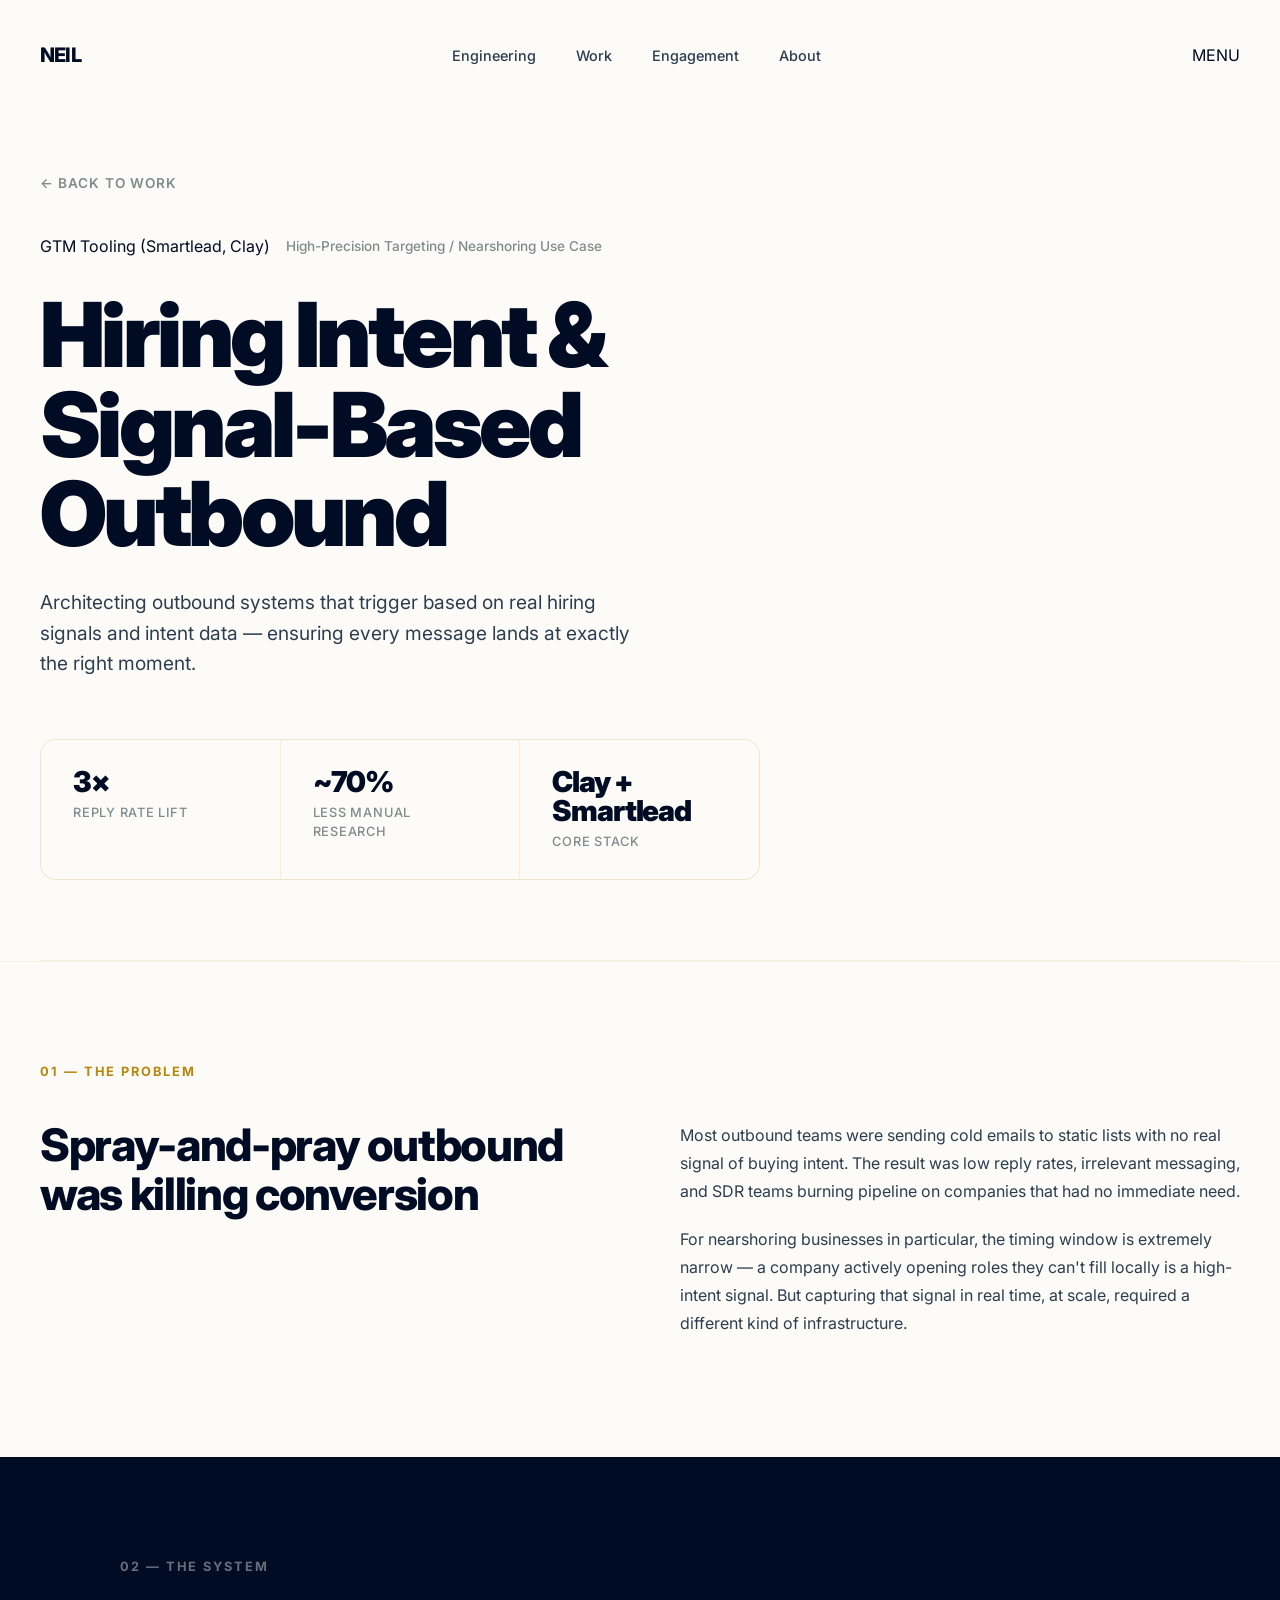
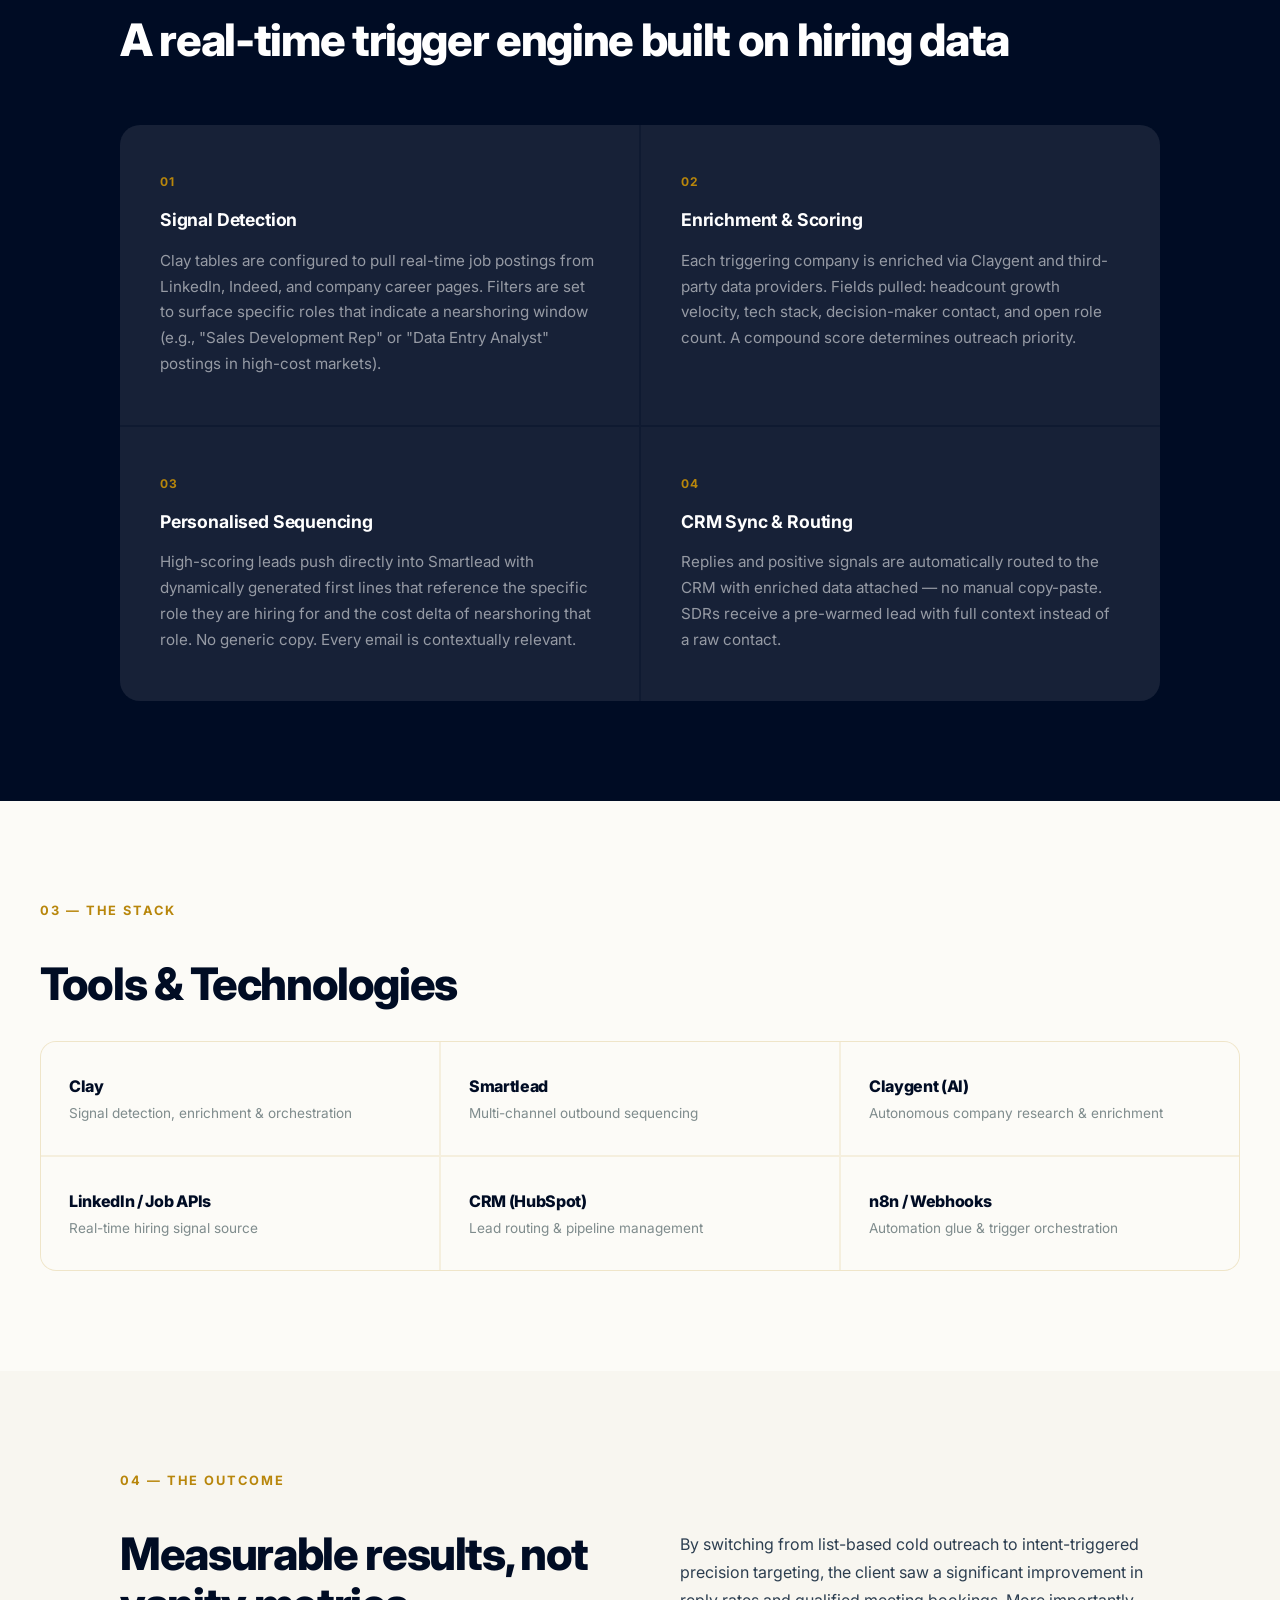
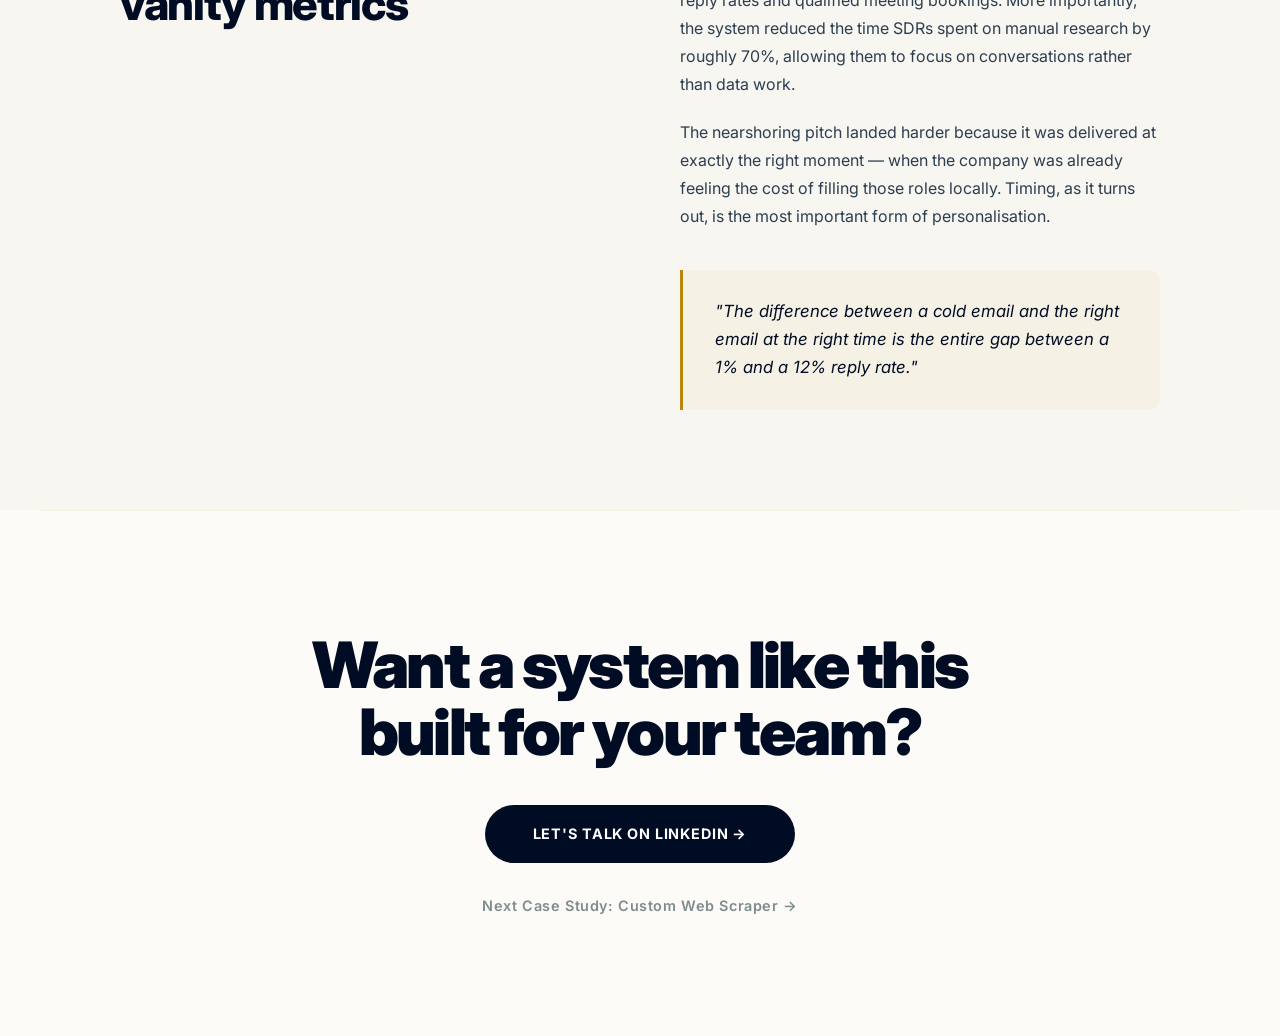
==== case-study-hiring-intent.html @ 289799f0 "Feature: Add dedicated case study deep-dive pages for both projects" ====
<!DOCTYPE html>
<html lang="en">
<head>
    <meta charset="UTF-8">
    <meta name="viewport" content="width=device-width, initial-scale=1.0">
    <title>Hiring Intent & Signal-Based Outbound | Neil Uko</title>
    <meta name="description" content="A deep-dive into how Neil Uko architected a signal-based outbound system triggering on hiring intent data to maximise lead relevance and revenue efficiency.">
    <link rel="preconnect" href="https://fonts.googleapis.com">
    <link rel="preconnect" href="https://fonts.gstatic.com" crossorigin>
    <link href="https://fonts.googleapis.com/css2?family=Inter:ital,opsz,wght@0,14..32,100..900;1,14..32,100..900&display=swap" rel="stylesheet">
    <link rel="stylesheet" href="style.css">
    <link rel="stylesheet" href="case-study.css">
</head>
<body>

    <!-- Navigation -->
    <nav class="nav container">
        <div class="nav-content">
            <a href="index.html" class="logo">NEIL</a>
            <ul class="nav-links">
                <li><a href="index.html#engineering">Engineering</a></li>
                <li><a href="index.html#work">Work</a></li>
                <li><a href="index.html#community">Engagement</a></li>
                <li><a href="index.html#about">About</a></li>
            </ul>
            <div class="mobile-menu-toggle" id="mobileMenuToggle">MENU</div>
        </div>
    </nav>

    <!-- Mobile Menu Overlay -->
    <div class="mobile-menu-overlay" id="mobileMenuOverlay">
        <div class="close-menu" id="closeMenu">CLOSE</div>
        <ul class="mobile-nav-links">
            <li><a href="index.html#engineering">Engineering</a></li>
            <li><a href="index.html#work">Work</a></li>
            <li><a href="index.html#community">Engagement</a></li>
            <li><a href="index.html#about">About Me</a></li>
            <li><a href="https://www.linkedin.com/in/iyiolaoluwa-neil-uko-20b450173" class="btn-cta-mobile" target="_blank">Let's Talk</a></li>
        </ul>
    </div>

    <main>
        <!-- Case Study Hero -->
        <section class="cs-hero container">
            <div class="cs-back-link">
                <a href="index.html#work">&larr; Back to Work</a>
            </div>
            <div class="cs-meta">
                <span class="tool-tag">GTM Tooling (Smartlead, Clay)</span>
                <span class="cs-type">High-Precision Targeting / Nearshoring Use Case</span>
            </div>
            <h1 class="cs-title">Hiring Intent &amp;<br>Signal-Based Outbound</h1>
            <p class="cs-subtitle">Architecting outbound systems that trigger based on real hiring signals and intent data — ensuring every message lands at exactly the right moment.</p>

            <div class="cs-stats-bar">
                <div class="cs-stat">
                    <span class="cs-stat-num">3×</span>
                    <span class="cs-stat-label">Reply Rate Lift</span>
                </div>
                <div class="cs-stat">
                    <span class="cs-stat-num">~70%</span>
                    <span class="cs-stat-label">Less Manual Research</span>
                </div>
                <div class="cs-stat">
                    <span class="cs-stat-num">Clay + Smartlead</span>
                    <span class="cs-stat-label">Core Stack</span>
                </div>
            </div>
        </section>

        <!-- Divider -->
        <div class="cs-divider"></div>

        <!-- The Problem -->
        <section class="cs-section container">
            <div class="cs-section-label">01 — The Problem</div>
            <div class="cs-two-col">
                <h2 class="cs-section-title">Spray-and-pray outbound was killing conversion</h2>
                <div class="cs-section-body">
                    <p>Most outbound teams were sending cold emails to static lists with no real signal of buying intent. The result was low reply rates, irrelevant messaging, and SDR teams burning pipeline on companies that had no immediate need.</p>
                    <p>For nearshoring businesses in particular, the timing window is extremely narrow — a company actively opening roles they can't fill locally is a high-intent signal. But capturing that signal in real time, at scale, required a different kind of infrastructure.</p>
                </div>
            </div>
        </section>

        <!-- The System -->
        <section class="cs-section cs-section--dark">
            <div class="container">
                <div class="cs-section-label cs-section-label--light">02 — The System</div>
                <h2 class="cs-section-title cs-section-title--light">A real-time trigger engine built on hiring data</h2>
                <div class="cs-system-grid">
                    <div class="cs-system-card">
                        <div class="cs-system-num">01</div>
                        <h3>Signal Detection</h3>
                        <p>Clay tables are configured to pull real-time job postings from LinkedIn, Indeed, and company career pages. Filters are set to surface specific roles that indicate a nearshoring window (e.g., "Sales Development Rep" or "Data Entry Analyst" postings in high-cost markets).</p>
                    </div>
                    <div class="cs-system-card">
                        <div class="cs-system-num">02</div>
                        <h3>Enrichment & Scoring</h3>
                        <p>Each triggering company is enriched via Claygent and third-party data providers. Fields pulled: headcount growth velocity, tech stack, decision-maker contact, and open role count. A compound score determines outreach priority.</p>
                    </div>
                    <div class="cs-system-card">
                        <div class="cs-system-num">03</div>
                        <h3>Personalised Sequencing</h3>
                        <p>High-scoring leads push directly into Smartlead with dynamically generated first lines that reference the specific role they are hiring for and the cost delta of nearshoring that role. No generic copy. Every email is contextually relevant.</p>
                    </div>
                    <div class="cs-system-card">
                        <div class="cs-system-num">04</div>
                        <h3>CRM Sync & Routing</h3>
                        <p>Replies and positive signals are automatically routed to the CRM with enriched data attached — no manual copy-paste. SDRs receive a pre-warmed lead with full context instead of a raw contact.</p>
                    </div>
                </div>
            </div>
        </section>

        <!-- The Stack -->
        <section class="cs-section container">
            <div class="cs-section-label">03 — The Stack</div>
            <h2 class="cs-section-title">Tools & Technologies</h2>
            <div class="cs-stack-grid">
                <div class="cs-stack-item">
                    <span class="cs-stack-name">Clay</span>
                    <span class="cs-stack-role">Signal detection, enrichment & orchestration</span>
                </div>
                <div class="cs-stack-item">
                    <span class="cs-stack-name">Smartlead</span>
                    <span class="cs-stack-role">Multi-channel outbound sequencing</span>
                </div>
                <div class="cs-stack-item">
                    <span class="cs-stack-name">Claygent (AI)</span>
                    <span class="cs-stack-role">Autonomous company research & enrichment</span>
                </div>
                <div class="cs-stack-item">
                    <span class="cs-stack-name">LinkedIn / Job APIs</span>
                    <span class="cs-stack-role">Real-time hiring signal source</span>
                </div>
                <div class="cs-stack-item">
                    <span class="cs-stack-name">CRM (HubSpot)</span>
                    <span class="cs-stack-role">Lead routing & pipeline management</span>
                </div>
                <div class="cs-stack-item">
                    <span class="cs-stack-name">n8n / Webhooks</span>
                    <span class="cs-stack-role">Automation glue & trigger orchestration</span>
                </div>
            </div>
        </section>

        <!-- The Outcome -->
        <section class="cs-section cs-section--cream">
            <div class="container">
                <div class="cs-section-label">04 — The Outcome</div>
                <div class="cs-two-col">
                    <h2 class="cs-section-title">Measurable results, not vanity metrics</h2>
                    <div class="cs-section-body">
                        <p>By switching from list-based cold outreach to intent-triggered precision targeting, the client saw a significant improvement in reply rates and qualified meeting bookings. More importantly, the system reduced the time SDRs spent on manual research by roughly 70%, allowing them to focus on conversations rather than data work.</p>
                        <p>The nearshoring pitch landed harder because it was delivered at exactly the right moment — when the company was already feeling the cost of filling those roles locally. Timing, as it turns out, is the most important form of personalisation.</p>
                        <blockquote class="cs-quote">
                            "The difference between a cold email and the right email at the right time is the entire gap between a 1% and a 12% reply rate."
                        </blockquote>
                    </div>
                </div>
            </div>
        </section>

        <!-- CTA -->
        <section class="cs-cta container">
            <h2>Want a system like this<br>built for your team?</h2>
            <a href="https://www.linkedin.com/in/iyiolaoluwa-neil-uko-20b450173" class="cs-cta-btn" target="_blank">Let's Talk on LinkedIn &rarr;</a>
            <a href="case-study-web-scraper.html" class="cs-next-link">Next Case Study: Custom Web Scraper &rarr;</a>
        </section>
    </main>

    <script src="script.js"></script>
</body>
</html>
---- style.css ----
:root {
    /* Color Palette - Royal GTM Minimal Style */
    --bg-main: #fcfbf7;
    --bg-sec: #f8f6f0;
    --accent: #000c24;
    --accent-blue: #1b3b6f;
    --accent-gold: #b8860b;
    --text-primary: #000c24;
    --text-secondary: #2c3e50;
    --text-muted: #7f8c8d;
    --border: rgba(184, 134, 11, 0.1);
    
    /* Typography */
    --font-heading: 'Inter', sans-serif;
    --font-body: 'Inter', sans-serif;
    
    --transition: all 0.6s cubic-bezier(0.19, 1, 0.22, 1);
}

* {
    margin: 0;
    padding: 0;
    box-sizing: border-box;
}

html {
    scroll-behavior: smooth;
    background: var(--bg-main);
    color: var(--text-primary);
    font-family: var(--font-body);
}

body {
    overflow-x: hidden;
    line-height: 1.5;
    width: 100%;
    max-width: 100%;
}

.container {
    max-width: 1200px;
    margin: 0 auto;
    padding: 0 80px;
}

/* --- Navigation --- */
.nav {
    padding: 40px 0;
    position: sticky;
    top: 0;
    z-index: 1000;
    transition: var(--transition);
}

.nav-content {
    display: flex;
    justify-content: space-between;
    align-items: center;
}

.logo {
    font-size: 1.25rem;
    font-weight: 800;
    text-decoration: none;
    color: var(--text-primary);
    letter-spacing: -0.04em;
}

.logo span {
    color: var(--text-muted);
}

.nav-links {
    display: flex;
    list-style: none;
    gap: 40px;
}

.nav-links a {
    text-decoration: none;
    color: var(--text-secondary);
    font-size: 0.9rem;
    font-weight: 500;
    transition: var(--transition);
}

.nav-links a:hover {
    color: var(--text-primary);
}

/* --- Mobile Menu Overlay --- */
.mobile-menu-overlay {
    display: none;
    position: fixed;
    inset: 0;
    background: var(--accent);
    z-index: 2000;
    flex-direction: column;
    align-items: center;
    justify-content: center;
    gap: 40px;
    opacity: 0;
    transform: translateY(-20px);
    transition: opacity 0.4s ease, transform 0.4s ease;
}

.mobile-menu-overlay.active {
    display: flex;
    opacity: 1;
    transform: translateY(0);
}

.close-menu {
    position: absolute;
    top: 30px;
    right: 24px;
    font-size: 0.85rem;
    font-weight: 700;
    letter-spacing: 0.1em;
    color: rgba(255,255,255,0.6);
    cursor: pointer;
    transition: color 0.2s ease;
}

.close-menu:hover {
    color: #fff;
}

.mobile-nav-links {
    list-style: none;
    display: flex;
    flex-direction: column;
    align-items: center;
    gap: 32px;
    padding: 0;
}

.mobile-nav-links a {
    text-decoration: none;
    font-size: 2rem;
    font-weight: 800;
    letter-spacing: -0.03em;
    color: #fff;
    transition: color 0.2s ease;
}

.mobile-nav-links a:hover {
    color: var(--accent-gold);
}

.btn-cta-mobile {
    display: inline-block;
    margin-top: 20px;
    padding: 14px 36px;
    background: var(--accent-gold);
    color: #fff !important;
    border-radius: 100px;
    font-size: 1rem !important;
    font-weight: 700;
    letter-spacing: 0.04em;
}

/* --- Hero --- */
.hero {
    padding: 80px 0 100px;
}

.hero-header {
    display: flex;
    justify-content: space-between;
    align-items: flex-end;
    margin-bottom: 60px;
}

.editorial-headline {
    font-size: clamp(3rem, 8vw, 6rem);
    line-height: 0.95;
    font-weight: 900;
    letter-spacing: -0.06em;
}

.editorial-headline span {
    color: var(--text-muted);
}

.hero-image {
    width: 280px;
    aspect-ratio: 3/4;
    overflow: hidden;
    border-radius: 10px;
    background: var(--border);
}

.hero-image img {
    width: 100%;
    height: 100%;
    object-fit: cover;
    transition: var(--transition);
}

.hero-image:hover img {
    filter: none;
}

.hero-intro {
    margin-top: 60px;
}

.intro-text {
    font-size: 1.75rem;
    max-width: 800px;
    color: var(--text-primary);
    line-height: 1.3;
    font-weight: 500;
}

/* --- Specialized Sections --- */
.section-label {
    font-size: 1.5rem;
    font-weight: 800;
    text-transform: uppercase;
    letter-spacing: 0.15em;
    color: var(--text-muted);
    margin-bottom: 50px;
}

.section-intro {
    font-size: 1.5rem;
    color: var(--text-secondary);
    margin-bottom: 50px;
    max-width: 900px;
}

/* --- Loom Grid --- */
.engineering-section {
    padding: 100px 0;
}

.loom-grid {
    display: grid;
    grid-template-columns: repeat(3, 1fr);
    gap: 30px;
}

.loom-card {
    background: #ffffff;
    padding: 24px;
    border-radius: 16px;
    border: 1px solid rgba(0, 0, 0, 0.08);
    text-decoration: none;
    color: inherit;
    display: block;
    transition: var(--transition);
}

.loom-thumbnail {
    position: relative;
    width: 100%;
    aspect-ratio: 16/9;
    border-radius: 15px;
    overflow: hidden;
    background: #f0f0f0;
    margin-bottom: 15px;
    box-shadow: 0 4px 15px rgba(0, 0, 0, 0.05);
}

.loom-thumbnail img {
    width: 100%;
    height: 100%;
    object-fit: cover;
    transition: var(--transition);
}

.thumbnail-placeholder {
    width: 100%;
    height: 100%;
    background: linear-gradient(135deg, #001A3D 0%, #000C24 100%);
}

.play-button {
    position: absolute;
    top: 50%;
    left: 50%;
    transform: translate(-50%, -50%);
    width: 60px;
    height: 60px;
    background: rgba(255, 255, 255, 0.9);
    border-radius: 50%;
    display: flex;
    align-items: center;
    justify-content: center;
    box-shadow: 0 4px 20px rgba(0, 0, 0, 0.2);
    transition: var(--transition);
    z-index: 2;
}

.play-button svg {
    width: 24px;
    height: 24px;
    color: var(--navy);
    margin-left: 4px; /* Optical centering */
}

.loom-card:hover .loom-thumbnail img {
    transform: scale(1.05);
}

.loom-card:hover .play-button {
    transform: translate(-50%, -50%) scale(1.1);
    background: #fff;
    box-shadow: 0 8px 30px rgba(0, 0, 0, 0.3);
}

.loom-card p {
    font-size: 1rem;
    font-weight: 500;
    color: var(--navy);
    opacity: 0.8;
}

.loom-card:hover p {
    opacity: 1;
    color: var(--gold);
}

/* --- Stats (Lead Gen) --- */
.stats-section {
    padding: 150px 0;
    text-align: center;
    background: #ffffff;
    border: 1px solid var(--border);
    border-radius: 40px;
}

.massive-stat {
    font-size: clamp(6rem, 15vw, 10rem);
    line-height: 0.9;
    margin-bottom: 10px;
    color: #000;
    letter-spacing: -0.05em;
}

.stats-hero p {
    font-size: 1.5rem;
    color: var(--accent-gold);
    margin-bottom: 60px;
    font-weight: 600;
}

.tool-grid {
    display: grid;
    grid-template-columns: repeat(4, 1fr);
    gap: 20px;
}

.tool-grid span {
    padding: 24px;
    background: #ffffff;
    color: #000;
    border: 1px solid rgba(0, 0, 0, 0.1);
    border-radius: 12px;
    font-weight: 700;
    font-size: 1.1rem;
    display: flex;
    align-items: center;
    justify-content: center;
    box-shadow: 0 2px 8px rgba(0, 0, 0, 0.02);
    transition: var(--transition);
}

/* --- Automation --- */
.automation-section {
    padding: 150px 0;
}

.automation-highlights {
    display: grid;
    grid-template-columns: repeat(4, 1fr);
    gap: 20px;
    margin-bottom: 60px;
}

.highlight-box {
    background: #ffffff;
    color: #000;
    padding: 40px 20px;
    border: 1px solid rgba(0, 0, 0, 0.1);
    border-radius: 16px;
    text-align: center;
    box-shadow: 0 4px 12px rgba(0, 0, 0, 0.02);
    transition: var(--transition);
}

.workflow-visuals {
    display: grid;
    grid-template-columns: 1fr 1fr;
    gap: 30px;
}

.workflow-image {
    aspect-ratio: 16/10;
    background: #f8f8f8;
    border: 1px solid var(--border);
    border-radius: 20px;
    padding: 50px;
    display: flex;
    align-items: center;
    justify-content: center;
}

.workflow-inner-desc h4 {
    font-size: 1.25rem;
    margin-bottom: 15px;
}

.workflow-inner-desc p {
    color: var(--text-secondary);
    font-size: 0.95rem;
}

/* --- Linear Work --- */
.work-section {
    padding: 150px 0;
}

.linear-projects {
    display: flex;
    flex-direction: column;
}

.project-header {
    padding: 80px 0;
    border-top: 1px solid var(--border);
    display: grid;
    grid-template-columns: 1fr 1fr;
    gap: 40px;
    transition: var(--transition);
}

.project-header:hover {
    opacity: 0.85;
}

/* Project headline links */
.project-link {
    text-decoration: none;
    color: inherit;
    transition: color 0.2s ease;
}

.project-link:hover {
    color: var(--accent-gold);
}

/* 'View Case Study →' read-more link */
.cs-read-more {
    display: inline-block;
    margin-top: 20px;
    font-size: 0.85rem;
    font-weight: 700;
    letter-spacing: 0.08em;
    text-transform: uppercase;
    text-decoration: none;
    color: var(--accent-gold);
    border-bottom: 1px solid transparent;
    padding-bottom: 2px;
    transition: border-color 0.2s ease, color 0.2s ease;
}

.cs-read-more:hover {
    border-color: var(--accent-gold);
}

/* --- Community Engagement (NEW GALLERY STYLE) --- */
.community-engagement-section {
    padding: 150px 0;
    border-top: 1px solid var(--border);
}

.community-grid-new {
    display: grid;
    grid-template-columns: 1fr 1fr;
    gap: 80px;
    align-items: flex-start;
}

.community-gallery {
    display: grid;
    grid-template-columns: 1fr 1fr;
    grid-auto-rows: 250px;
    gap: 15px;
}

.gallery-large {
    grid-row: span 2;
}

.community-gallery div img {
    width: 100%;
    height: 100%;
    object-fit: cover;
    border-radius: 15px;
    box-shadow: 0 4px 15px rgba(0, 0, 0, 0.05);
    transition: var(--transition);
}

.community-gallery div:hover img {
    transform: scale(1.02);
    box-shadow: 0 10px 30px rgba(0, 0, 0, 0.1);
}

.community-list-content {
    padding-top: 20px;
}

.active-intro {
    font-size: 1.5rem;
    line-height: 1.4;
    margin-bottom: 40px;
    font-weight: 500;
}

.engagements {
    list-style: none;
    display: flex;
    flex-direction: column;
    gap: 20px;
    margin-bottom: 60px;
}

.engagements li {
    font-size: 1.2rem;
    color: var(--text-secondary);
    display: flex;
    gap: 15px;
}

.engagements li span {
    color: var(--accent-gold);
    font-weight: 900;
}

.quote-box {
    padding-left: 25px;
    border-left: 3px solid var(--accent-gold);
}

.quote-box p {
    font-style: italic;
    color: var(--text-muted);
    font-size: 1.1rem;
}

/* --- About Expanded --- */
.about-section-expanded {
    padding: 150px 0;
    border-top: 1px solid var(--border);
}

.about-flex {
    display: grid;
    grid-template-columns: 1.3fr 0.7fr;
    gap: 60px;
    align-items: center;
}

.about-text-content h2 {
    font-size: clamp(2.5rem, 6vw, 4.5rem);
    line-height: 1;
    margin-bottom: 40px;
}

.about-text-content p {
    font-size: 1.4rem;
    color: var(--text-secondary);
    line-height: 1.4;
    margin-bottom: 30px;
}

.about-portrait-secondary img {
    width: 100%;
    height: 100%;
    object-fit: cover;
    border-radius: 20px;
    box-shadow: 0 10px 40px rgba(0, 0, 0, 0.05);
}

/* --- Final CTA (MATCHING SCREENSHOT) --- */
.final-cta {
    padding: 150px 0;
    text-align: center;
}

.cta-inner {
    max-width: 900px;
    margin: 0 auto;
}

.final-cta h2 {
    font-size: clamp(2.5rem, 5vw, 4rem);
    line-height: 1.1;
    margin-bottom: 50px;
    letter-spacing: -0.04em;
    color: #111;
}

.blue-text {
    color: var(--accent-gold);
}

.btn-cta {
    display: inline-block;
    background: var(--accent-gold);
    color: white;
    padding: 20px 60px;
    font-size: 1.25rem;
    font-weight: 700;
    text-decoration: none;
    border-radius: 12px;
    transition: var(--transition);
    box-shadow: 0 10px 40px rgba(184, 134, 11, 0.2);
}

.btn-cta:hover {
    transform: scale(1.05);
    box-shadow: 0 15px 50px rgba(184, 134, 11, 0.3);
}

.footer-new {
    padding-bottom: 60px;
}

.footer-bottom-new {
    border-top: 1px solid var(--border);
    padding-top: 40px;
    display: flex;
    justify-content: space-between;
    color: var(--text-muted);
}

.socials {
    display: flex;
    gap: 30px;
}

.socials a {
    color: var(--text-secondary);
    text-decoration: none;
}

/* --- Animations --- */
.reveal-up {
    opacity: 0;
    transform: translateY(40px);
    transition: opacity 1s cubic-bezier(0.19, 1, 0.22, 1), transform 1s cubic-bezier(0.19, 1, 0.22, 1);
}

.reveal-up.active {
    opacity: 1;
    transform: translateY(0);
}

/* --- Mobile Responsiveness --- */
@media (max-width: 1024px) {
    .community-grid-new, .about-flex, .loom-grid, .automation-highlights, .workflow-visuals, .project-header {
        grid-template-columns: 1fr;
    }
    
    .tool-grid {
        grid-template-columns: repeat(2, 1fr);
    }
}

@media (max-width: 768px) {
    .container {
        padding: 0 24px !important; /* Mandatory 24px Safety Gutter */
        box-sizing: border-box;
        width: 100%;
        max-width: 100%;
    }

    .nav {
        padding: 15px 0;
        position: sticky;
        top: 0;
        background: rgba(252, 251, 247, 0.9);
        backdrop-filter: blur(10px);
        border-bottom: 1px solid rgba(0, 12, 36, 0.08); /* Crisp divider */
        z-index: 1000;
        width: 100%;
        max-width: 100%;
    }

    .nav-content {
        justify-content: space-between;
        align-items: center;
        padding: 0 24px; /* Aligned with content gutter */
    }

    .nav-links {
        display: none;
    }

    .mobile-menu-toggle {
        display: block;
        cursor: pointer;
        font-size: 0.8rem;
        font-weight: 700;
        letter-spacing: 0.1em;
    }

    .hero {
        padding: 30px 0 50px; /* 50% spacing reduction */
    }

    .hero-header {
        flex-direction: column;
        align-items: center;
        text-align: center;
        gap: 25px;
        width: 100%;
    }

    .editorial-headline {
        font-size: clamp(1.6rem, 8vw, 2.2rem); 
        line-height: 1.1;
        letter-spacing: -0.04em;
        overflow-wrap: break-word;
        word-wrap: break-word;
        max-width: 100%; /* Floating within 24px margins */
        text-wrap: balance;
    }

    .hero-image {
        width: 100%;
        max-width: 320px;
        height: auto;
        aspect-ratio: 3/4; /* User preference: Portrait */
        order: -1;
        overflow: hidden;
    }

    .hero-image img {
        object-fit: cover;
        object-position: top; /* Prevents awkward head-cropping */
    }

    .workflow-image {
        padding: 30px 15px; /* Reduced side padding to prevent overflow */
        height: auto;
        aspect-ratio: auto;
        text-align: center;
        width: 100%;
        max-width: 100%;
        box-sizing: border-box;
    }

    .hero-intro {
        margin-top: 25px;
        text-align: center;
    }

    .intro-text {
        font-size: 1.1rem;
        line-height: 1.25; /* Tight as requested */
        overflow-wrap: break-word;
        max-width: 100%; /* Spans full Gutter */
        text-wrap: balance; /* Premium line breaks */
        margin: 0 auto;
    }

    .section-label {
        font-size: 1.1rem; /* 18px as requested */
        font-weight: 800; /* Bold/Black */
        letter-spacing: 0.15em; /* Expansive modern look */
        text-transform: uppercase;
        color: var(--accent); /* High contrast primary dark */
        margin-top: 60px; /* Signaling a new chapter */
        margin-bottom: 24px;
        text-align: center;
    }

    .section-intro {
        font-size: 1rem;
        margin-bottom: 30px;
        text-align: center;
        overflow-wrap: break-word;
        line-height: 1.6;
        max-width: 90%; /* Long-form description policy */
        margin: 0 auto;
    }

    .loom-grid, .automation-highlights, .workflow-visuals {
        grid-template-columns: 1fr;
        gap: 20px;
        width: 100%;
        max-width: 100%;
    }

    .highlight-box h3, .workflow-inner-desc h3 {
        font-size: 1.3rem; 
        line-height: 1.2;
        margin-bottom: 15px;
        overflow-wrap: break-word;
        word-wrap: break-word;
        max-width: 100%;
    }

    .highlight-box p, .workflow-inner-desc p {
        font-size: 0.95rem;
        overflow-wrap: break-word;
        line-height: 1.6;
        max-width: 90%; /* Long-form description policy */
        margin: 0 auto;
    }

    .massive-stat {
        font-size: 2.2rem;
    }

    .stats-hero p {
        font-size: 0.85rem;
        text-align: center;
        line-height: 1.6;
    }

    .tool-grid {
        grid-template-columns: 1fr 1fr;
        gap: 10px;
    }

    .tool-grid span {
        padding: 15px 8px; /* Extra horizontal padding for air */
        font-size: 0.8rem;
        line-height: 1.2; /* Tight as requested */
    }

    .tool-tag {
        display: inline-block;
        padding: 5px 8px; /* Consistent 8px padding */
        margin-bottom: 12px;
    }

    .work-section {
        padding: 60px 0 40px; /* 50% Spacing reduction */
    }

    .project-header {
        padding: 40px 0; /* Consistent top spacing for all case studies */
        text-align: center;
        border-top: 1px solid var(--border);
    }

    .index {
        display: none; /* Remove stray numerical indexing */
    }

    .project-title h2 {
        font-size: clamp(1.2rem, 6vw, 1.5rem); 
        overflow-wrap: break-word;
        max-width: 100%;
    }

    .project-details p {
        line-height: 1.6;
        max-width: 90%; /* Long-form description policy */
        margin: 0 auto 10px;
    }

    .community-engagement-section {
        padding: 50px 0; /* Compressed air */
    }

    .engagements li {
        padding-left: 15px; /* Indented bullets for safety */
        justify-content: flex-start;
        text-align: left;
    }

    .about-flex {
        flex-direction: column;
        text-align: center;
        gap: 30px;
    }

    .about-text-content p {
        line-height: 1.6;
        max-width: 90%; /* Long-form description policy */
        margin: 0 auto 20px;
    }

    .final-cta {
        padding: 50px 0;
        text-align: center;
        width: 100%;
        max-width: 100%;
    }

    .cta-inner h2 {
        font-size: 1.4rem;
        max-width: 100%;
    }

    .footer-bottom-new {
        flex-direction: column;
        gap: 25px;
        text-align: center;
    }

    .socials {
        display: flex;
        flex-direction: row; /* Horizontal row */
        justify-content: center;
        gap: 20px; /* Precise 20px gap */
    }
}
---- case-study.css ----
/* ============================================
   CASE STUDY PAGE STYLES
   Royal GTM — Editorial Deep-Dive Layout
   ============================================ */

/* --- Case Study Hero --- */
.cs-hero {
    padding: 60px 0 80px;
    border-bottom: 1px solid var(--border);
}

.cs-back-link {
    margin-bottom: 40px;
}

.cs-back-link a {
    font-size: 0.85rem;
    font-weight: 600;
    letter-spacing: 0.08em;
    text-decoration: none;
    color: var(--text-muted);
    text-transform: uppercase;
    transition: color 0.2s ease;
}

.cs-back-link a:hover {
    color: var(--accent-gold);
}

.cs-meta {
    display: flex;
    align-items: center;
    gap: 16px;
    margin-bottom: 32px;
    flex-wrap: wrap;
}

.cs-type {
    font-size: 0.85rem;
    color: var(--text-muted);
    font-weight: 500;
}

.cs-title {
    font-size: clamp(3rem, 7vw, 6rem);
    font-weight: 900;
    letter-spacing: -0.04em;
    line-height: 1.0;
    color: var(--text-primary);
    margin-bottom: 28px;
    max-width: 820px;
}

.cs-subtitle {
    font-size: 1.2rem;
    line-height: 1.6;
    color: var(--text-secondary);
    max-width: 620px;
    margin-bottom: 60px;
}

/* --- Stats Bar --- */
.cs-stats-bar {
    display: grid;
    grid-template-columns: repeat(3, 1fr);
    gap: 1px;
    background: var(--border);
    border: 1px solid var(--border);
    border-radius: 16px;
    overflow: hidden;
    max-width: 720px;
}

.cs-stat {
    display: flex;
    flex-direction: column;
    gap: 6px;
    padding: 28px 32px;
    background: var(--bg-main);
}

.cs-stat-num {
    font-size: 1.8rem;
    font-weight: 900;
    letter-spacing: -0.04em;
    color: var(--text-primary);
    line-height: 1;
}

.cs-stat-label {
    font-size: 0.8rem;
    font-weight: 500;
    color: var(--text-muted);
    text-transform: uppercase;
    letter-spacing: 0.06em;
}

/* --- Divider --- */
.cs-divider {
    height: 1px;
    background: var(--border);
    margin: 0;
}

/* --- Sections --- */
.cs-section {
    padding: 100px 0;
}

.cs-section--dark {
    background: var(--accent);
}

.cs-section--cream {
    background: var(--bg-sec);
}

.cs-section-label {
    font-size: 0.8rem;
    font-weight: 700;
    letter-spacing: 0.15em;
    text-transform: uppercase;
    color: var(--accent-gold);
    margin-bottom: 40px;
}

.cs-section-label--light {
    color: rgba(255,255,255,0.4);
}

.cs-section-title {
    font-size: clamp(1.8rem, 4vw, 2.8rem);
    font-weight: 800;
    letter-spacing: -0.03em;
    line-height: 1.1;
    color: var(--text-primary);
    margin-bottom: 32px;
}

.cs-section-title--light {
    color: #fff;
    margin-bottom: 60px;
}

/* --- Two-column layout --- */
.cs-two-col {
    display: grid;
    grid-template-columns: 1fr 1fr;
    gap: 80px;
    align-items: flex-start;
}

.cs-section-body p {
    font-size: 1rem;
    line-height: 1.75;
    color: var(--text-secondary);
    margin-bottom: 20px;
}

/* --- System Grid --- */
.cs-system-grid {
    display: grid;
    grid-template-columns: 1fr 1fr;
    gap: 2px;
    background: rgba(255,255,255,0.06);
    border-radius: 20px;
    overflow: hidden;
}

.cs-system-card {
    padding: 48px 40px;
    background: rgba(255,255,255,0.03);
    transition: background 0.3s ease;
}

.cs-system-card:hover {
    background: rgba(255,255,255,0.07);
}

.cs-system-num {
    font-size: 0.75rem;
    font-weight: 700;
    letter-spacing: 0.12em;
    color: var(--accent-gold);
    margin-bottom: 16px;
}

.cs-system-card h3 {
    font-size: 1.1rem;
    font-weight: 700;
    color: #fff;
    margin-bottom: 14px;
    letter-spacing: -0.01em;
}

.cs-system-card p {
    font-size: 0.95rem;
    line-height: 1.7;
    color: rgba(255,255,255,0.55);
}

/* --- Stack Grid --- */
.cs-stack-grid {
    display: grid;
    grid-template-columns: repeat(3, 1fr);
    gap: 2px;
    background: var(--border);
    border: 1px solid var(--border);
    border-radius: 16px;
    overflow: hidden;
}

.cs-stack-item {
    display: flex;
    flex-direction: column;
    gap: 6px;
    padding: 32px 28px;
    background: var(--bg-main);
    transition: background 0.2s ease;
}

.cs-stack-item:hover {
    background: var(--bg-sec);
}

.cs-stack-name {
    font-size: 1rem;
    font-weight: 800;
    color: var(--text-primary);
    letter-spacing: -0.02em;
}

.cs-stack-role {
    font-size: 0.85rem;
    color: var(--text-muted);
    line-height: 1.4;
}

/* --- Quote --- */
.cs-quote {
    margin-top: 40px;
    padding: 28px 32px;
    border-left: 3px solid var(--accent-gold);
    font-size: 1.05rem;
    font-style: italic;
    line-height: 1.65;
    color: var(--text-primary);
    background: rgba(184,134,11,0.05);
    border-radius: 0 12px 12px 0;
}

/* --- CTA Section --- */
.cs-cta {
    padding: 120px 0;
    text-align: center;
    border-top: 1px solid var(--border);
}

.cs-cta h2 {
    font-size: clamp(2rem, 5vw, 4rem);
    font-weight: 900;
    letter-spacing: -0.04em;
    line-height: 1.05;
    color: var(--text-primary);
    margin-bottom: 40px;
}

.cs-cta-btn {
    display: inline-block;
    padding: 18px 48px;
    background: var(--accent);
    color: #fff;
    text-decoration: none;
    font-size: 0.9rem;
    font-weight: 700;
    letter-spacing: 0.06em;
    text-transform: uppercase;
    border-radius: 100px;
    transition: background 0.3s ease, transform 0.2s ease;
    margin-bottom: 32px;
}

.cs-cta-btn:hover {
    background: var(--accent-gold);
    transform: translateY(-2px);
}

.cs-next-link {
    display: block;
    font-size: 0.9rem;
    font-weight: 600;
    color: var(--text-muted);
    text-decoration: none;
    transition: color 0.2s ease;
    letter-spacing: 0.04em;
}

.cs-next-link:hover {
    color: var(--accent-gold);
}

/* ============================================
   MOBILE RESPONSIVENESS
   ============================================ */
@media (max-width: 768px) {
    .cs-hero {
        padding: 40px 0 60px;
    }

    .cs-title {
        font-size: clamp(2.2rem, 10vw, 3.5rem);
    }

    .cs-subtitle {
        font-size: 1rem;
        margin-bottom: 40px;
    }

    .cs-stats-bar {
        grid-template-columns: 1fr;
        max-width: 100%;
    }

    .cs-stat {
        padding: 20px 24px;
        border-bottom: 1px solid var(--border);
    }

    .cs-section {
        padding: 60px 0;
    }

    .cs-two-col {
        grid-template-columns: 1fr;
        gap: 32px;
    }

    .cs-system-grid {
        grid-template-columns: 1fr;
    }

    .cs-stack-grid {
        grid-template-columns: 1fr 1fr;
    }

    .cs-cta {
        padding: 80px 0;
    }

    .cs-cta h2 {
        font-size: clamp(1.8rem, 8vw, 2.4rem);
    }

    .cs-section-title {
        font-size: clamp(1.5rem, 6vw, 2rem);
    }
}
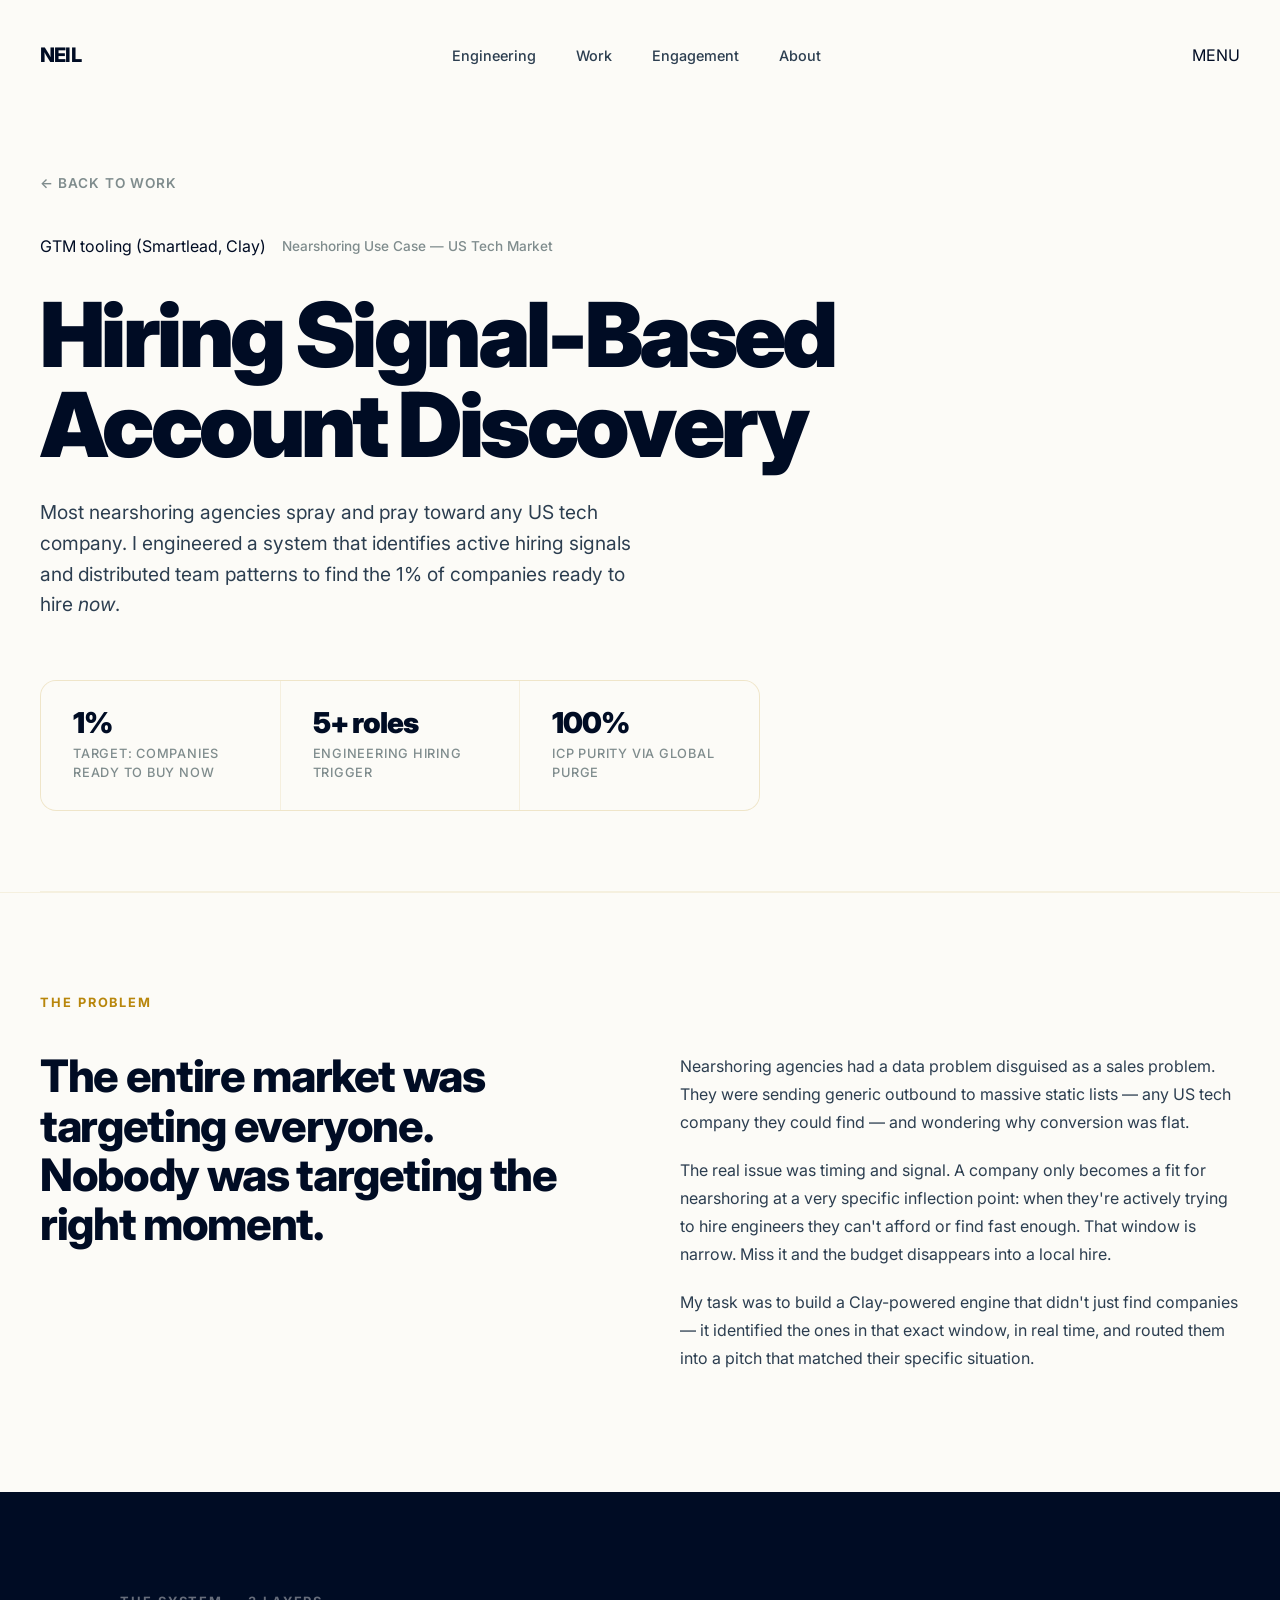
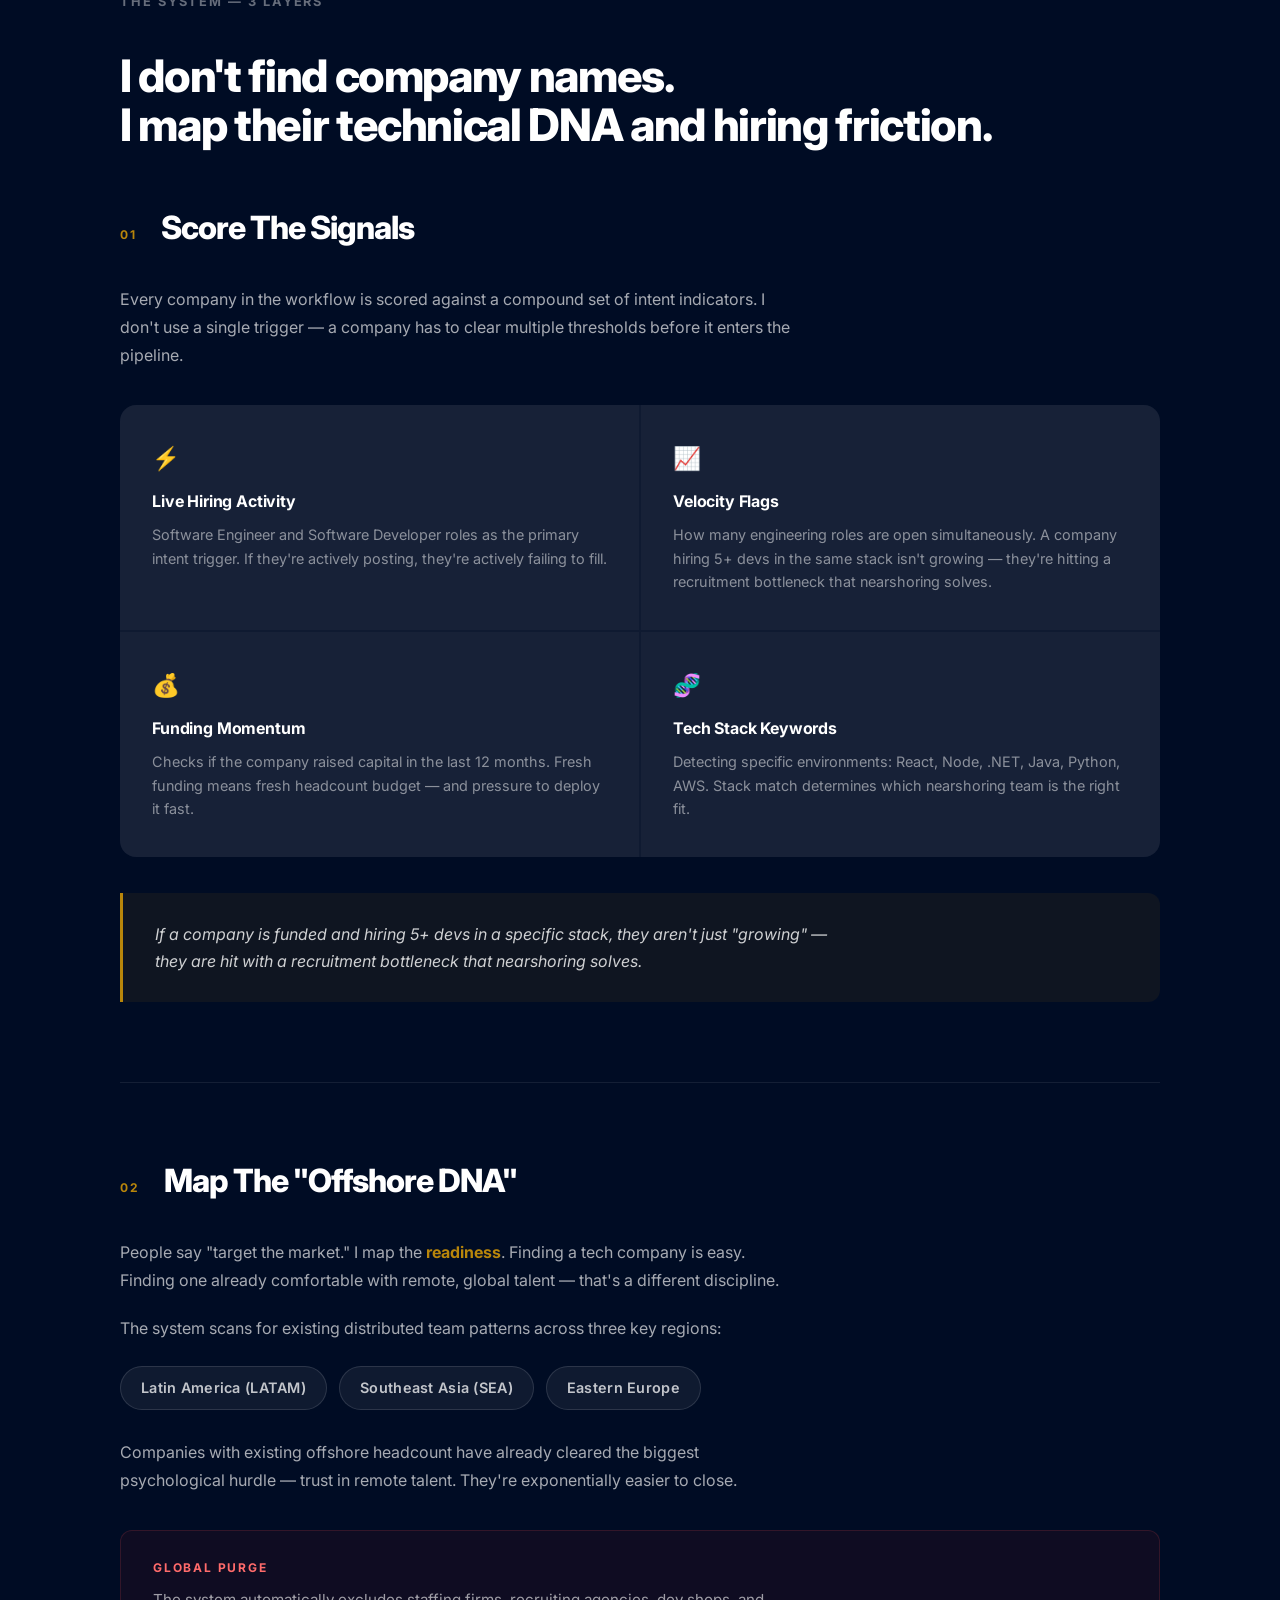
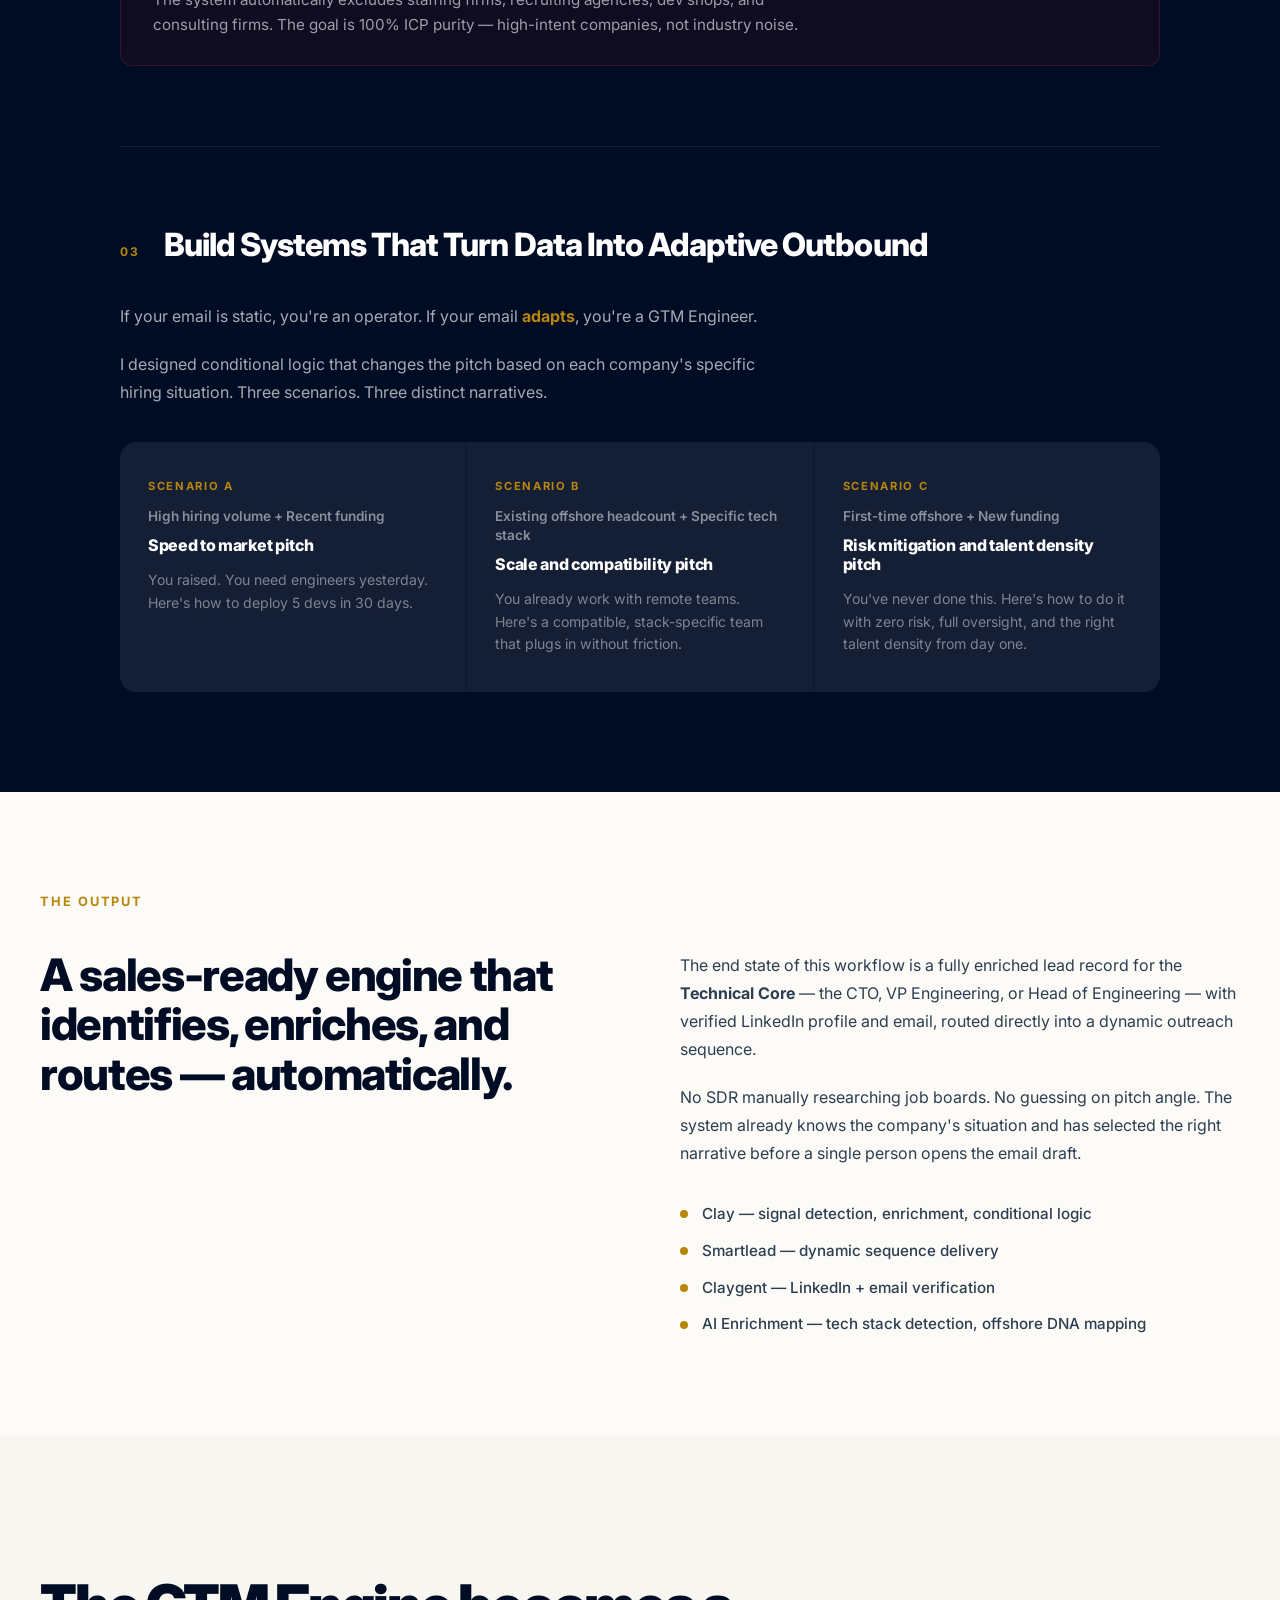
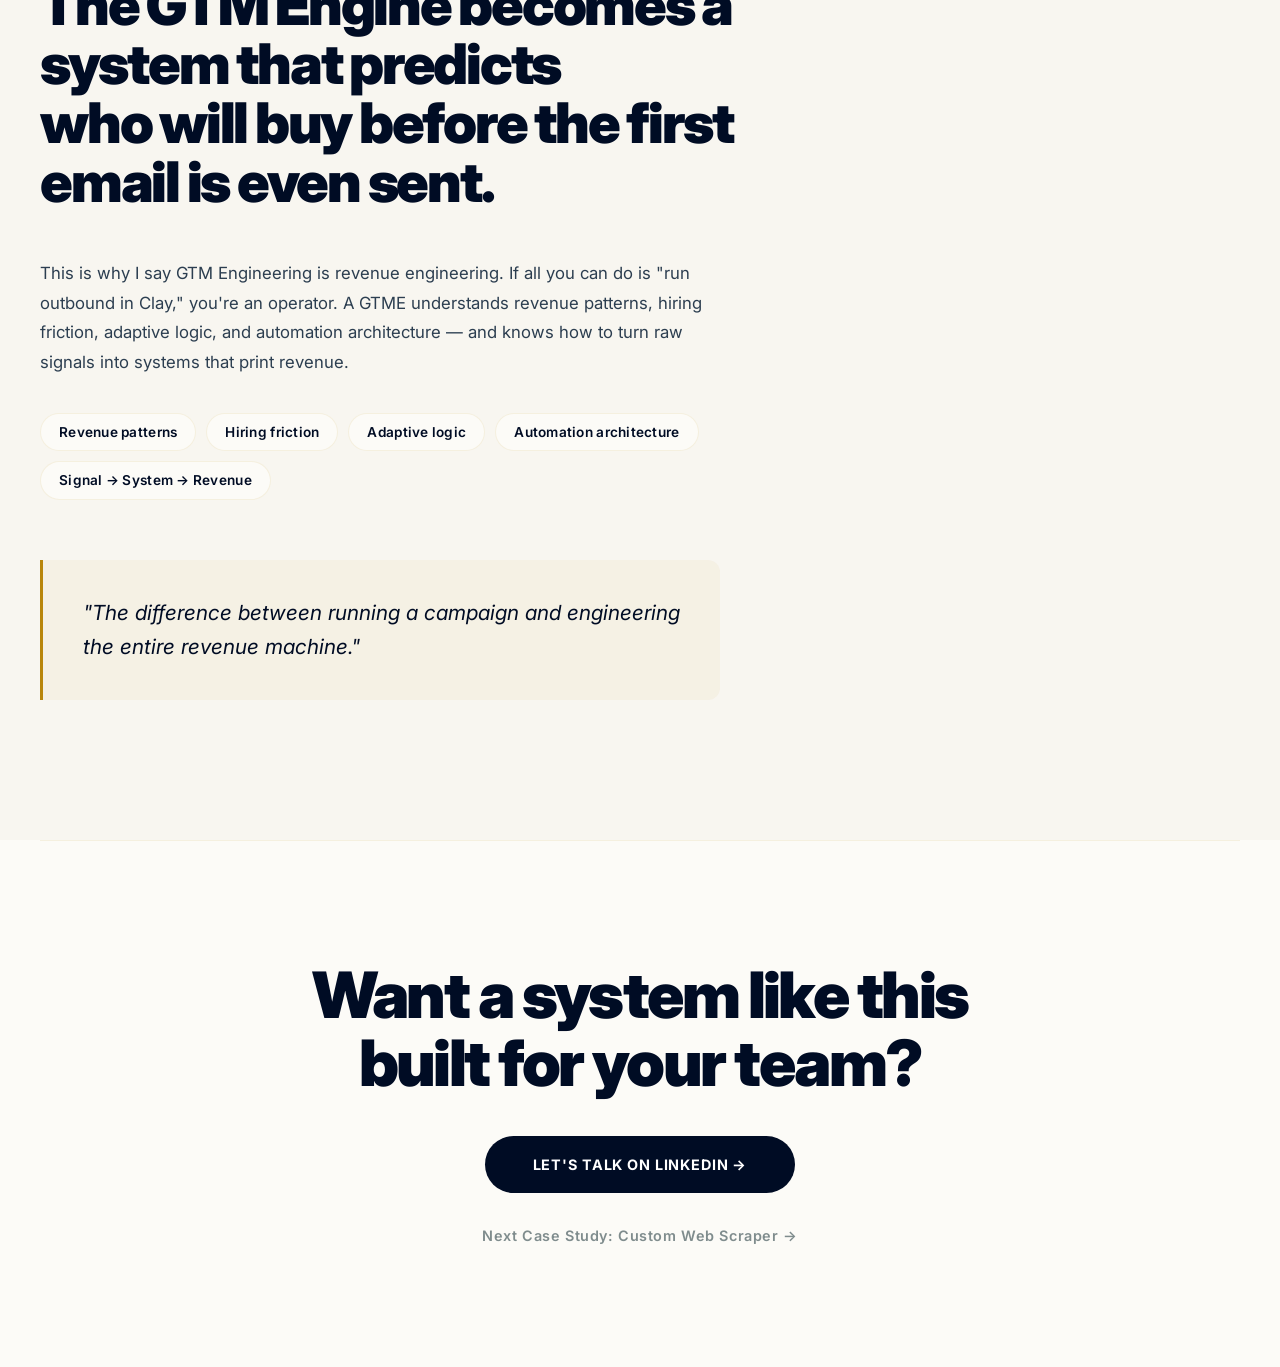
==== commit aa1a3a67: "Content: Rewrite Hiring Intent case study with real Neil content and system breakdown" ====
--- a/case-study-hiring-intent.html
+++ b/case-study-hiring-intent.html
@@ -3,8 +3,8 @@
 <head>
     <meta charset="UTF-8">
     <meta name="viewport" content="width=device-width, initial-scale=1.0">
-    <title>Hiring Intent & Signal-Based Outbound | Neil Uko</title>
-    <meta name="description" content="A deep-dive into how Neil Uko architected a signal-based outbound system triggering on hiring intent data to maximise lead relevance and revenue efficiency.">
+    <title>Hiring Signal-Based Account Discovery | Neil Uko</title>
+    <meta name="description" content="How Neil Uko built a Clay workflow for a nearshoring company to identify US tech companies actively hiring — and turn hiring signals into a precision outbound engine.">
     <link rel="preconnect" href="https://fonts.googleapis.com">
     <link rel="preconnect" href="https://fonts.gstatic.com" crossorigin>
     <link href="https://fonts.googleapis.com/css2?family=Inter:ital,opsz,wght@0,14..32,100..900;1,14..32,100..900&display=swap" rel="stylesheet">
@@ -46,24 +46,24 @@
                 <a href="index.html#work">&larr; Back to Work</a>
             </div>
             <div class="cs-meta">
-                <span class="tool-tag">GTM Tooling (Smartlead, Clay)</span>
-                <span class="cs-type">High-Precision Targeting / Nearshoring Use Case</span>
-            </div>
-            <h1 class="cs-title">Hiring Intent &amp;<br>Signal-Based Outbound</h1>
-            <p class="cs-subtitle">Architecting outbound systems that trigger based on real hiring signals and intent data — ensuring every message lands at exactly the right moment.</p>
+                <span class="tool-tag">GTM tooling (Smartlead, Clay)</span>
+                <span class="cs-type">Nearshoring Use Case — US Tech Market</span>
+            </div>
+            <h1 class="cs-title">Hiring Signal-Based<br>Account Discovery</h1>
+            <p class="cs-subtitle">Most nearshoring agencies spray and pray toward any US tech company. I engineered a system that identifies active hiring signals and distributed team patterns to find the 1% of companies ready to hire <em>now</em>.</p>
 
             <div class="cs-stats-bar">
                 <div class="cs-stat">
-                    <span class="cs-stat-num">3×</span>
-                    <span class="cs-stat-label">Reply Rate Lift</span>
+                    <span class="cs-stat-num">1%</span>
+                    <span class="cs-stat-label">Target: Companies Ready to Buy Now</span>
                 </div>
                 <div class="cs-stat">
-                    <span class="cs-stat-num">~70%</span>
-                    <span class="cs-stat-label">Less Manual Research</span>
+                    <span class="cs-stat-num">5+ roles</span>
+                    <span class="cs-stat-label">Engineering Hiring Trigger</span>
                 </div>
                 <div class="cs-stat">
-                    <span class="cs-stat-num">Clay + Smartlead</span>
-                    <span class="cs-stat-label">Core Stack</span>
+                    <span class="cs-stat-num">100%</span>
+                    <span class="cs-stat-label">ICP Purity via Global Purge</span>
                 </div>
             </div>
         </section>
@@ -73,92 +73,163 @@
 
         <!-- The Problem -->
         <section class="cs-section container">
-            <div class="cs-section-label">01 — The Problem</div>
+            <div class="cs-section-label">The Problem</div>
             <div class="cs-two-col">
-                <h2 class="cs-section-title">Spray-and-pray outbound was killing conversion</h2>
+                <h2 class="cs-section-title">The entire market was targeting everyone.<br>Nobody was targeting the right moment.</h2>
                 <div class="cs-section-body">
-                    <p>Most outbound teams were sending cold emails to static lists with no real signal of buying intent. The result was low reply rates, irrelevant messaging, and SDR teams burning pipeline on companies that had no immediate need.</p>
-                    <p>For nearshoring businesses in particular, the timing window is extremely narrow — a company actively opening roles they can't fill locally is a high-intent signal. But capturing that signal in real time, at scale, required a different kind of infrastructure.</p>
-                </div>
-            </div>
-        </section>
-
-        <!-- The System -->
+                    <p>Nearshoring agencies had a data problem disguised as a sales problem. They were sending generic outbound to massive static lists — any US tech company they could find — and wondering why conversion was flat.</p>
+                    <p>The real issue was timing and signal. A company only becomes a fit for nearshoring at a very specific inflection point: when they're actively trying to hire engineers they can't afford or find fast enough. That window is narrow. Miss it and the budget disappears into a local hire.</p>
+                    <p>My task was to build a Clay-powered engine that didn't just find companies — it identified the ones in that exact window, in real time, and routed them into a pitch that matched their specific situation.</p>
+                </div>
+            </div>
+        </section>
+
+        <!-- System: Dark Section -->
         <section class="cs-section cs-section--dark">
             <div class="container">
-                <div class="cs-section-label cs-section-label--light">02 — The System</div>
-                <h2 class="cs-section-title cs-section-title--light">A real-time trigger engine built on hiring data</h2>
-                <div class="cs-system-grid">
-                    <div class="cs-system-card">
-                        <div class="cs-system-num">01</div>
-                        <h3>Signal Detection</h3>
-                        <p>Clay tables are configured to pull real-time job postings from LinkedIn, Indeed, and company career pages. Filters are set to surface specific roles that indicate a nearshoring window (e.g., "Sales Development Rep" or "Data Entry Analyst" postings in high-cost markets).</p>
-                    </div>
-                    <div class="cs-system-card">
-                        <div class="cs-system-num">02</div>
-                        <h3>Enrichment & Scoring</h3>
-                        <p>Each triggering company is enriched via Claygent and third-party data providers. Fields pulled: headcount growth velocity, tech stack, decision-maker contact, and open role count. A compound score determines outreach priority.</p>
-                    </div>
-                    <div class="cs-system-card">
-                        <div class="cs-system-num">03</div>
-                        <h3>Personalised Sequencing</h3>
-                        <p>High-scoring leads push directly into Smartlead with dynamically generated first lines that reference the specific role they are hiring for and the cost delta of nearshoring that role. No generic copy. Every email is contextually relevant.</p>
-                    </div>
-                    <div class="cs-system-card">
-                        <div class="cs-system-num">04</div>
-                        <h3>CRM Sync & Routing</h3>
-                        <p>Replies and positive signals are automatically routed to the CRM with enriched data attached — no manual copy-paste. SDRs receive a pre-warmed lead with full context instead of a raw contact.</p>
-                    </div>
-                </div>
-            </div>
-        </section>
-
-        <!-- The Stack -->
+                <div class="cs-section-label cs-section-label--light">The System — 3 Layers</div>
+                <h2 class="cs-section-title cs-section-title--light">I don't find company names.<br>I map their technical DNA and hiring friction.</h2>
+
+                <!-- Step 1 -->
+                <div class="cs-step">
+                    <div class="cs-step-header">
+                        <span class="cs-step-num">01</span>
+                        <h3 class="cs-step-title">Score The Signals</h3>
+                    </div>
+                    <div class="cs-step-body">
+                        <p>Every company in the workflow is scored against a compound set of intent indicators. I don't use a single trigger — a company has to clear multiple thresholds before it enters the pipeline.</p>
+                        <div class="cs-signal-grid">
+                            <div class="cs-signal-card">
+                                <span class="cs-signal-icon">⚡</span>
+                                <strong>Live Hiring Activity</strong>
+                                <p>Software Engineer and Software Developer roles as the primary intent trigger. If they're actively posting, they're actively failing to fill.</p>
+                            </div>
+                            <div class="cs-signal-card">
+                                <span class="cs-signal-icon">📈</span>
+                                <strong>Velocity Flags</strong>
+                                <p>How many engineering roles are open simultaneously. A company hiring 5+ devs in the same stack isn't growing — they're hitting a recruitment bottleneck that nearshoring solves.</p>
+                            </div>
+                            <div class="cs-signal-card">
+                                <span class="cs-signal-icon">💰</span>
+                                <strong>Funding Momentum</strong>
+                                <p>Checks if the company raised capital in the last 12 months. Fresh funding means fresh headcount budget — and pressure to deploy it fast.</p>
+                            </div>
+                            <div class="cs-signal-card">
+                                <span class="cs-signal-icon">🧬</span>
+                                <strong>Tech Stack Keywords</strong>
+                                <p>Detecting specific environments: React, Node, .NET, Java, Python, AWS. Stack match determines which nearshoring team is the right fit.</p>
+                            </div>
+                        </div>
+                        <div class="cs-insight-box">
+                            <p>If a company is funded <em>and</em> hiring 5+ devs in a specific stack, they aren't just "growing" — they are hit with a recruitment bottleneck that nearshoring solves.</p>
+                        </div>
+                    </div>
+                </div>
+
+                <!-- Step 2 -->
+                <div class="cs-step">
+                    <div class="cs-step-header">
+                        <span class="cs-step-num">02</span>
+                        <h3 class="cs-step-title">Map The "Offshore DNA"</h3>
+                    </div>
+                    <div class="cs-step-body">
+                        <p>People say "target the market." I map the <strong style="color: var(--accent-gold)">readiness</strong>. Finding a tech company is easy. Finding one already comfortable with remote, global talent — that's a different discipline.</p>
+                        <p>The system scans for existing distributed team patterns across three key regions:</p>
+                        <div class="cs-region-list">
+                            <div class="cs-region-item">Latin America (LATAM)</div>
+                            <div class="cs-region-item">Southeast Asia (SEA)</div>
+                            <div class="cs-region-item">Eastern Europe</div>
+                        </div>
+                        <p style="margin-top: 28px;">Companies with existing offshore headcount have already cleared the biggest psychological hurdle — trust in remote talent. They're exponentially easier to close.</p>
+                        <div class="cs-purge-box">
+                            <div class="cs-purge-label">Global Purge</div>
+                            <p>The system automatically excludes staffing firms, recruiting agencies, dev shops, and consulting firms. The goal is 100% ICP purity — high-intent companies, not industry noise.</p>
+                        </div>
+                    </div>
+                </div>
+
+                <!-- Step 3 -->
+                <div class="cs-step">
+                    <div class="cs-step-header">
+                        <span class="cs-step-num">03</span>
+                        <h3 class="cs-step-title">Build Systems That Turn Data Into Adaptive Outbound</h3>
+                    </div>
+                    <div class="cs-step-body">
+                        <p>If your email is static, you're an operator. If your email <strong style="color: var(--accent-gold)">adapts</strong>, you're a GTM Engineer.</p>
+                        <p>I designed conditional logic that changes the pitch based on each company's specific hiring situation. Three scenarios. Three distinct narratives.</p>
+                        <div class="cs-scenario-grid">
+                            <div class="cs-scenario">
+                                <div class="cs-scenario-label">Scenario A</div>
+                                <div class="cs-scenario-condition">High hiring volume + Recent funding</div>
+                                <div class="cs-scenario-pitch">Speed to market pitch</div>
+                                <p>You raised. You need engineers yesterday. Here's how to deploy 5 devs in 30 days.</p>
+                            </div>
+                            <div class="cs-scenario">
+                                <div class="cs-scenario-label">Scenario B</div>
+                                <div class="cs-scenario-condition">Existing offshore headcount + Specific tech stack</div>
+                                <div class="cs-scenario-pitch">Scale and compatibility pitch</div>
+                                <p>You already work with remote teams. Here's a compatible, stack-specific team that plugs in without friction.</p>
+                            </div>
+                            <div class="cs-scenario">
+                                <div class="cs-scenario-label">Scenario C</div>
+                                <div class="cs-scenario-condition">First-time offshore + New funding</div>
+                                <div class="cs-scenario-pitch">Risk mitigation and talent density pitch</div>
+                                <p>You've never done this. Here's how to do it with zero risk, full oversight, and the right talent density from day one.</p>
+                            </div>
+                        </div>
+                    </div>
+                </div>
+
+            </div>
+        </section>
+
+        <!-- Output Section -->
         <section class="cs-section container">
-            <div class="cs-section-label">03 — The Stack</div>
-            <h2 class="cs-section-title">Tools & Technologies</h2>
-            <div class="cs-stack-grid">
-                <div class="cs-stack-item">
-                    <span class="cs-stack-name">Clay</span>
-                    <span class="cs-stack-role">Signal detection, enrichment & orchestration</span>
-                </div>
-                <div class="cs-stack-item">
-                    <span class="cs-stack-name">Smartlead</span>
-                    <span class="cs-stack-role">Multi-channel outbound sequencing</span>
-                </div>
-                <div class="cs-stack-item">
-                    <span class="cs-stack-name">Claygent (AI)</span>
-                    <span class="cs-stack-role">Autonomous company research & enrichment</span>
-                </div>
-                <div class="cs-stack-item">
-                    <span class="cs-stack-name">LinkedIn / Job APIs</span>
-                    <span class="cs-stack-role">Real-time hiring signal source</span>
-                </div>
-                <div class="cs-stack-item">
-                    <span class="cs-stack-name">CRM (HubSpot)</span>
-                    <span class="cs-stack-role">Lead routing & pipeline management</span>
-                </div>
-                <div class="cs-stack-item">
-                    <span class="cs-stack-name">n8n / Webhooks</span>
-                    <span class="cs-stack-role">Automation glue & trigger orchestration</span>
-                </div>
-            </div>
-        </section>
-
-        <!-- The Outcome -->
+            <div class="cs-section-label">The Output</div>
+            <div class="cs-two-col">
+                <h2 class="cs-section-title">A sales-ready engine that identifies, enriches, and routes — automatically.</h2>
+                <div class="cs-section-body">
+                    <p>The end state of this workflow is a fully enriched lead record for the <strong>Technical Core</strong> — the CTO, VP Engineering, or Head of Engineering — with verified LinkedIn profile and email, routed directly into a dynamic outreach sequence.</p>
+                    <p>No SDR manually researching job boards. No guessing on pitch angle. The system already knows the company's situation and has selected the right narrative before a single person opens the email draft.</p>
+                    <div class="cs-output-stack">
+                        <div class="cs-output-item">
+                            <span class="cs-output-dot"></span>
+                            Clay — signal detection, enrichment, conditional logic
+                        </div>
+                        <div class="cs-output-item">
+                            <span class="cs-output-dot"></span>
+                            Smartlead — dynamic sequence delivery
+                        </div>
+                        <div class="cs-output-item">
+                            <span class="cs-output-dot"></span>
+                            Claygent — LinkedIn + email verification
+                        </div>
+                        <div class="cs-output-item">
+                            <span class="cs-output-dot"></span>
+                            AI Enrichment — tech stack detection, offshore DNA mapping
+                        </div>
+                    </div>
+                </div>
+            </div>
+        </section>
+
+        <!-- Closing Statement -->
         <section class="cs-section cs-section--cream">
-            <div class="container">
-                <div class="cs-section-label">04 — The Outcome</div>
-                <div class="cs-two-col">
-                    <h2 class="cs-section-title">Measurable results, not vanity metrics</h2>
-                    <div class="cs-section-body">
-                        <p>By switching from list-based cold outreach to intent-triggered precision targeting, the client saw a significant improvement in reply rates and qualified meeting bookings. More importantly, the system reduced the time SDRs spent on manual research by roughly 70%, allowing them to focus on conversations rather than data work.</p>
-                        <p>The nearshoring pitch landed harder because it was delivered at exactly the right moment — when the company was already feeling the cost of filling those roles locally. Timing, as it turns out, is the most important form of personalisation.</p>
-                        <blockquote class="cs-quote">
-                            "The difference between a cold email and the right email at the right time is the entire gap between a 1% and a 12% reply rate."
-                        </blockquote>
-                    </div>
-                </div>
+            <div class="container cs-closing">
+                <h2 class="cs-closing-headline">The GTM Engine becomes a system that predicts<br>who will buy before the first email is even sent.</h2>
+                <div class="cs-closing-body">
+                    <p>This is why I say GTM Engineering is revenue engineering. If all you can do is "run outbound in Clay," you're an operator. A GTME understands revenue patterns, hiring friction, adaptive logic, and automation architecture — and knows how to turn raw signals into systems that print revenue.</p>
+                    <div class="cs-capability-list">
+                        <span>Revenue patterns</span>
+                        <span>Hiring friction</span>
+                        <span>Adaptive logic</span>
+                        <span>Automation architecture</span>
+                        <span>Signal → System → Revenue</span>
+                    </div>
+                </div>
+                <blockquote class="cs-quote cs-quote--large">
+                    "The difference between running a campaign and engineering the entire revenue machine."
+                </blockquote>
             </div>
         </section>
 
--- a/case-study.css
+++ b/case-study.css
@@ -354,4 +354,301 @@
     .cs-section-title {
         font-size: clamp(1.5rem, 6vw, 2rem);
     }
-}
+
+    .cs-signal-grid {
+        grid-template-columns: 1fr;
+    }
+
+    .cs-scenario-grid {
+        grid-template-columns: 1fr;
+    }
+
+    .cs-closing-headline {
+        font-size: clamp(1.8rem, 7vw, 2.4rem);
+    }
+
+    .cs-capability-list {
+        flex-direction: column;
+        align-items: flex-start;
+        gap: 10px;
+    }
+}
+
+/* ============================================
+   STEP BLOCKS (for hiring intent page)
+   ============================================ */
+.cs-step {
+    margin-bottom: 80px;
+    padding-bottom: 80px;
+    border-bottom: 1px solid rgba(255,255,255,0.08);
+}
+
+.cs-step:last-child {
+    border-bottom: none;
+    margin-bottom: 0;
+    padding-bottom: 0;
+}
+
+.cs-step-header {
+    display: flex;
+    align-items: baseline;
+    gap: 24px;
+    margin-bottom: 40px;
+}
+
+.cs-step-num {
+    font-size: 0.75rem;
+    font-weight: 700;
+    letter-spacing: 0.15em;
+    color: var(--accent-gold);
+    flex-shrink: 0;
+}
+
+.cs-step-title {
+    font-size: clamp(1.4rem, 3vw, 2rem);
+    font-weight: 800;
+    letter-spacing: -0.03em;
+    color: #fff;
+    line-height: 1.1;
+}
+
+.cs-step-body p {
+    font-size: 1rem;
+    line-height: 1.75;
+    color: rgba(255,255,255,0.65);
+    margin-bottom: 20px;
+    max-width: 680px;
+}
+
+/* Signal Cards Grid */
+.cs-signal-grid {
+    display: grid;
+    grid-template-columns: 1fr 1fr;
+    gap: 2px;
+    background: rgba(255,255,255,0.06);
+    border-radius: 16px;
+    overflow: hidden;
+    margin: 36px 0;
+}
+
+.cs-signal-card {
+    padding: 36px 32px;
+    background: rgba(255,255,255,0.03);
+    transition: background 0.25s ease;
+}
+
+.cs-signal-card:hover {
+    background: rgba(255,255,255,0.07);
+}
+
+.cs-signal-icon {
+    display: block;
+    font-size: 1.4rem;
+    margin-bottom: 14px;
+}
+
+.cs-signal-card strong {
+    display: block;
+    font-size: 1rem;
+    font-weight: 700;
+    color: #fff;
+    margin-bottom: 10px;
+    letter-spacing: -0.01em;
+}
+
+.cs-signal-card p {
+    font-size: 0.9rem;
+    line-height: 1.65;
+    color: rgba(255,255,255,0.5);
+    margin: 0;
+}
+
+/* Insight callout box */
+.cs-insight-box {
+    padding: 28px 32px;
+    border-left: 3px solid var(--accent-gold);
+    background: rgba(184,134,11,0.08);
+    border-radius: 0 12px 12px 0;
+}
+
+.cs-insight-box p {
+    font-size: 1rem;
+    font-style: italic;
+    color: rgba(255,255,255,0.8) !important;
+    margin: 0 !important;
+    line-height: 1.65;
+}
+
+/* Region List */
+.cs-region-list {
+    display: flex;
+    gap: 12px;
+    flex-wrap: wrap;
+    margin: 24px 0;
+}
+
+.cs-region-item {
+    padding: 10px 20px;
+    background: rgba(255,255,255,0.06);
+    border: 1px solid rgba(255,255,255,0.12);
+    border-radius: 100px;
+    font-size: 0.9rem;
+    font-weight: 600;
+    color: rgba(255,255,255,0.75);
+    letter-spacing: 0.02em;
+}
+
+/* Global Purge Box */
+.cs-purge-box {
+    margin-top: 36px;
+    padding: 28px 32px;
+    background: rgba(255,30,30,0.06);
+    border: 1px solid rgba(255,80,80,0.15);
+    border-radius: 12px;
+}
+
+.cs-purge-label {
+    font-size: 0.75rem;
+    font-weight: 700;
+    letter-spacing: 0.15em;
+    text-transform: uppercase;
+    color: #ff6b6b;
+    margin-bottom: 10px;
+}
+
+.cs-purge-box p {
+    font-size: 0.95rem;
+    line-height: 1.65;
+    color: rgba(255,255,255,0.6) !important;
+    margin: 0 !important;
+}
+
+/* Scenario Grid */
+.cs-scenario-grid {
+    display: grid;
+    grid-template-columns: repeat(3, 1fr);
+    gap: 2px;
+    background: rgba(255,255,255,0.06);
+    border-radius: 16px;
+    overflow: hidden;
+    margin-top: 36px;
+}
+
+.cs-scenario {
+    padding: 36px 28px;
+    background: rgba(255,255,255,0.02);
+    transition: background 0.25s ease;
+}
+
+.cs-scenario:hover {
+    background: rgba(255,255,255,0.06);
+}
+
+.cs-scenario-label {
+    font-size: 0.7rem;
+    font-weight: 700;
+    letter-spacing: 0.15em;
+    text-transform: uppercase;
+    color: var(--accent-gold);
+    margin-bottom: 12px;
+}
+
+.cs-scenario-condition {
+    font-size: 0.85rem;
+    font-weight: 600;
+    color: rgba(255,255,255,0.5);
+    margin-bottom: 10px;
+    line-height: 1.4;
+}
+
+.cs-scenario-pitch {
+    font-size: 1rem;
+    font-weight: 800;
+    color: #fff;
+    letter-spacing: -0.02em;
+    margin-bottom: 14px;
+    line-height: 1.2;
+}
+
+.cs-scenario p {
+    font-size: 0.88rem;
+    line-height: 1.6;
+    color: rgba(255,255,255,0.45);
+    margin: 0;
+}
+
+/* Output stack list */
+.cs-output-stack {
+    display: flex;
+    flex-direction: column;
+    gap: 14px;
+    margin-top: 36px;
+}
+
+.cs-output-item {
+    display: flex;
+    align-items: center;
+    gap: 14px;
+    font-size: 0.95rem;
+    color: var(--text-secondary);
+    font-weight: 500;
+}
+
+.cs-output-dot {
+    width: 8px;
+    height: 8px;
+    border-radius: 50%;
+    background: var(--accent-gold);
+    flex-shrink: 0;
+}
+
+/* Closing Statement */
+.cs-closing {
+    padding: 40px 0;
+}
+
+.cs-closing-headline {
+    font-size: clamp(2rem, 5vw, 3.5rem);
+    font-weight: 900;
+    letter-spacing: -0.04em;
+    line-height: 1.05;
+    color: var(--text-primary);
+    margin-bottom: 48px;
+    max-width: 820px;
+}
+
+.cs-closing-body {
+    max-width: 680px;
+    margin-bottom: 60px;
+}
+
+.cs-closing-body p {
+    font-size: 1.05rem;
+    line-height: 1.75;
+    color: var(--text-secondary);
+    margin-bottom: 36px;
+}
+
+.cs-capability-list {
+    display: flex;
+    flex-wrap: wrap;
+    gap: 10px;
+}
+
+.cs-capability-list span {
+    display: inline-block;
+    padding: 8px 18px;
+    background: var(--bg-main);
+    border: 1px solid var(--border);
+    border-radius: 100px;
+    font-size: 0.85rem;
+    font-weight: 600;
+    color: var(--text-primary);
+    letter-spacing: 0.02em;
+}
+
+.cs-quote--large {
+    font-size: 1.3rem;
+    max-width: 680px;
+    padding: 36px 40px;
+}
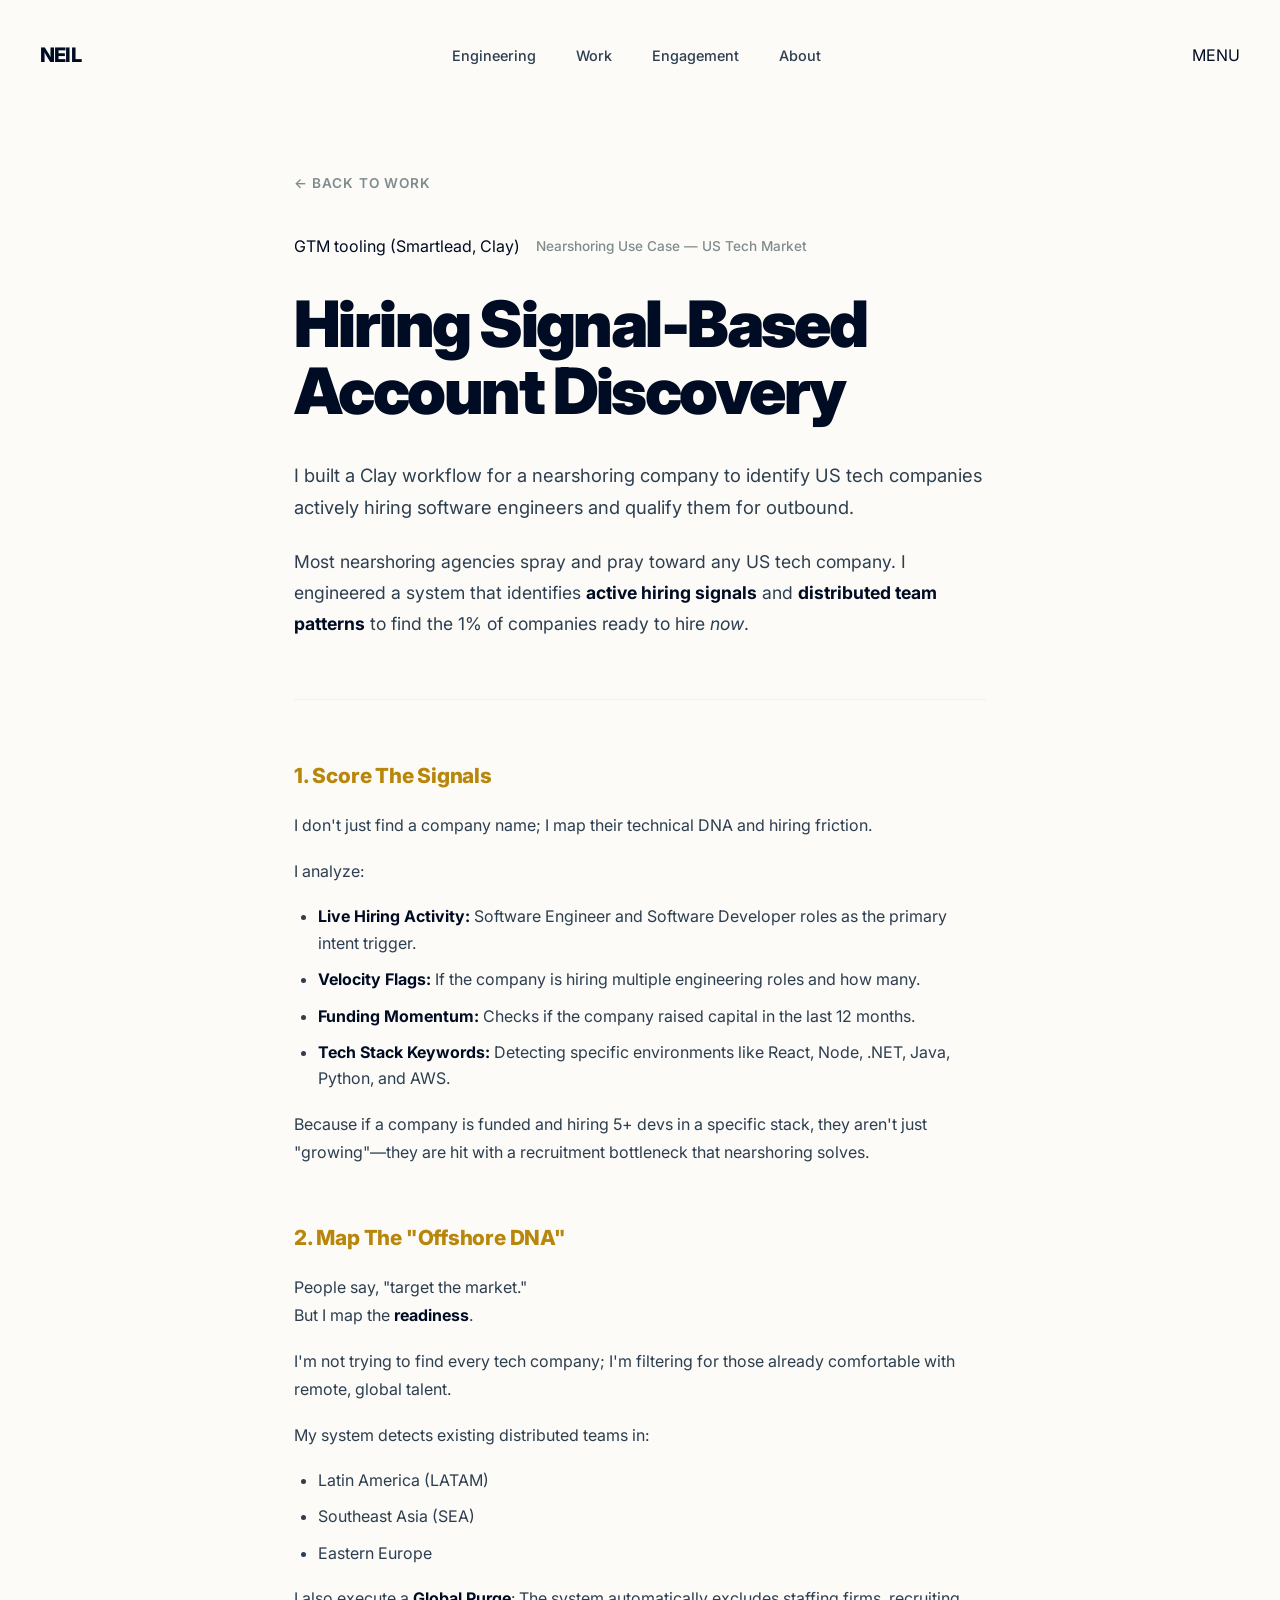
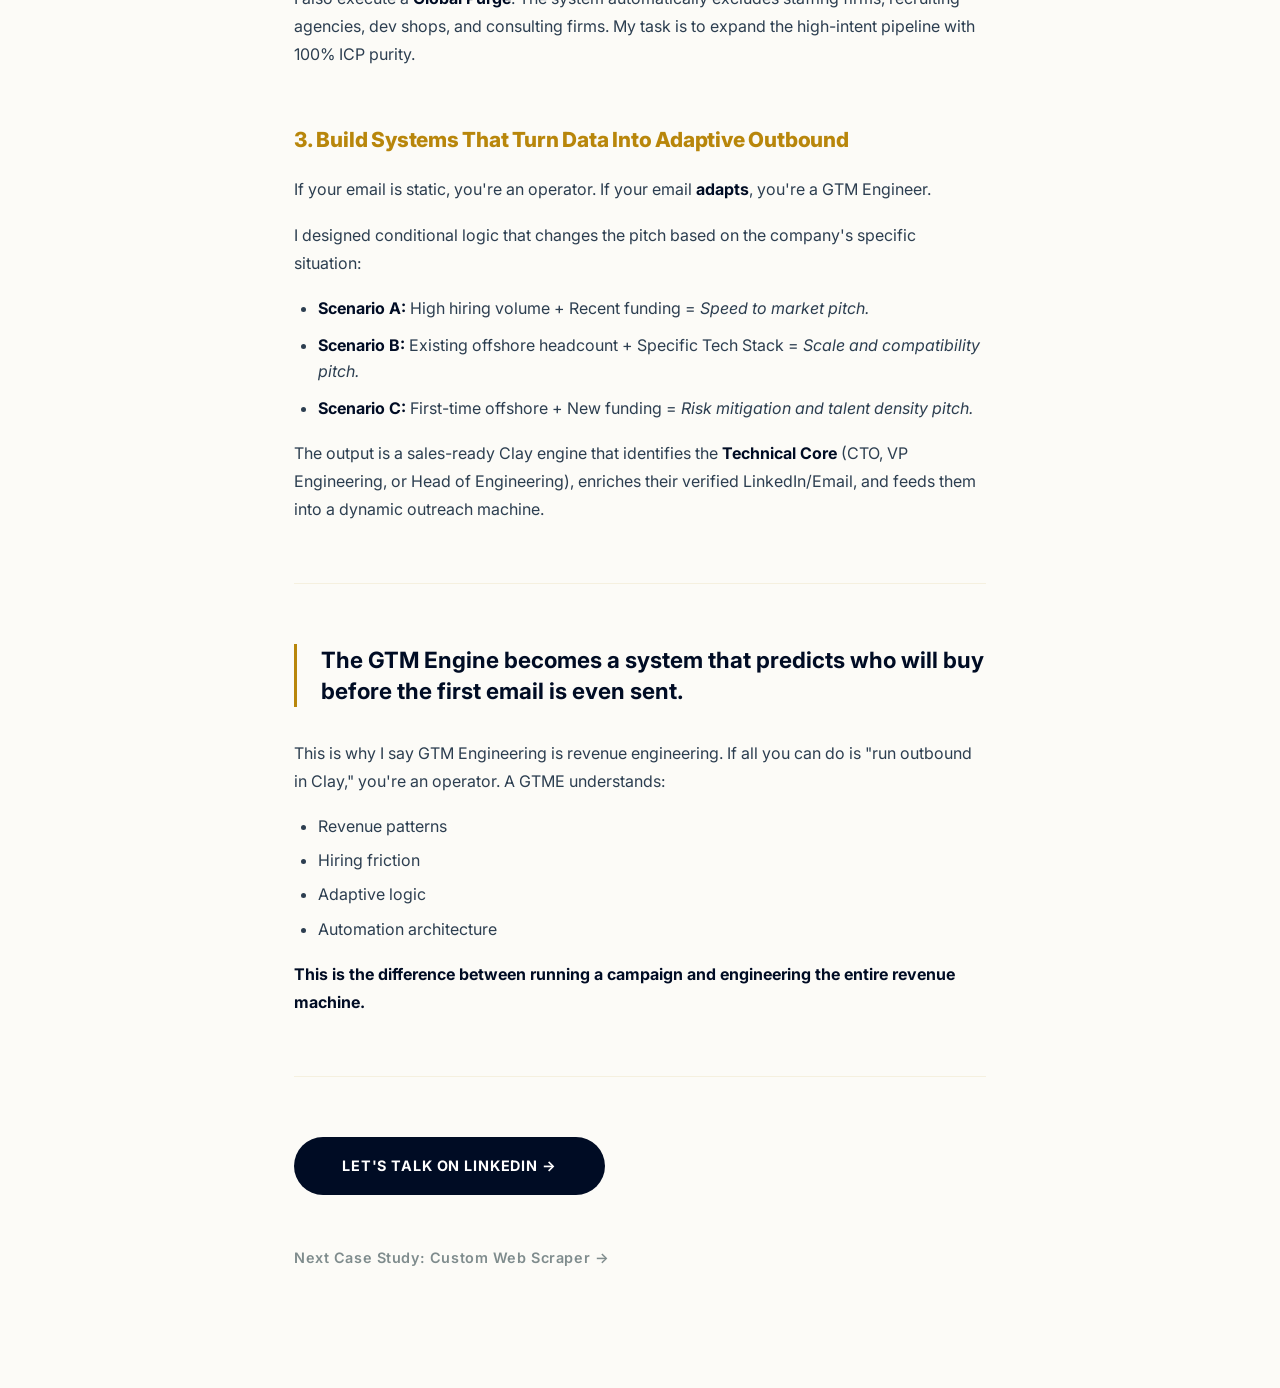
==== commit 7f35307b: "Simplify: Strip case study to clean article layout with exact user text, no over-design" ====
--- a/case-study-hiring-intent.html
+++ b/case-study-hiring-intent.html
@@ -13,7 +13,6 @@
 </head>
 <body>
 
-    <!-- Navigation -->
     <nav class="nav container">
         <div class="nav-content">
             <a href="index.html" class="logo">NEIL</a>
@@ -27,7 +26,6 @@
         </div>
     </nav>
 
-    <!-- Mobile Menu Overlay -->
     <div class="mobile-menu-overlay" id="mobileMenuOverlay">
         <div class="close-menu" id="closeMenu">CLOSE</div>
         <ul class="mobile-nav-links">
@@ -39,206 +37,95 @@
         </ul>
     </div>
 
-    <main>
-        <!-- Case Study Hero -->
-        <section class="cs-hero container">
+    <main class="cs-article-page">
+
+        <div class="cs-article-container">
+
+            <!-- Back -->
             <div class="cs-back-link">
                 <a href="index.html#work">&larr; Back to Work</a>
             </div>
+
+            <!-- Tags -->
             <div class="cs-meta">
                 <span class="tool-tag">GTM tooling (Smartlead, Clay)</span>
                 <span class="cs-type">Nearshoring Use Case — US Tech Market</span>
             </div>
-            <h1 class="cs-title">Hiring Signal-Based<br>Account Discovery</h1>
-            <p class="cs-subtitle">Most nearshoring agencies spray and pray toward any US tech company. I engineered a system that identifies active hiring signals and distributed team patterns to find the 1% of companies ready to hire <em>now</em>.</p>
 
-            <div class="cs-stats-bar">
-                <div class="cs-stat">
-                    <span class="cs-stat-num">1%</span>
-                    <span class="cs-stat-label">Target: Companies Ready to Buy Now</span>
-                </div>
-                <div class="cs-stat">
-                    <span class="cs-stat-num">5+ roles</span>
-                    <span class="cs-stat-label">Engineering Hiring Trigger</span>
-                </div>
-                <div class="cs-stat">
-                    <span class="cs-stat-num">100%</span>
-                    <span class="cs-stat-label">ICP Purity via Global Purge</span>
-                </div>
+            <!-- Title -->
+            <h1 class="cs-article-title">Hiring Signal-Based Account Discovery</h1>
+
+            <!-- Intro -->
+            <p class="cs-article-intro">I built a Clay workflow for a nearshoring company to identify US tech companies actively hiring software engineers and qualify them for outbound.</p>
+
+            <p class="cs-article-lead">Most nearshoring agencies spray and pray toward any US tech company. I engineered a system that identifies <strong>active hiring signals</strong> and <strong>distributed team patterns</strong> to find the 1% of companies ready to hire <em>now</em>.</p>
+
+            <hr class="cs-article-divider">
+
+            <!-- Section 1 -->
+            <div class="cs-article-section">
+                <h2>1. Score The Signals</h2>
+                <p>I don't just find a company name; I map their technical DNA and hiring friction.</p>
+                <p>I analyze:</p>
+                <ul>
+                    <li><strong>Live Hiring Activity:</strong> Software Engineer and Software Developer roles as the primary intent trigger.</li>
+                    <li><strong>Velocity Flags:</strong> If the company is hiring multiple engineering roles and how many.</li>
+                    <li><strong>Funding Momentum:</strong> Checks if the company raised capital in the last 12 months.</li>
+                    <li><strong>Tech Stack Keywords:</strong> Detecting specific environments like React, Node, .NET, Java, Python, and AWS.</li>
+                </ul>
+                <p>Because if a company is funded and hiring 5+ devs in a specific stack, they aren't just "growing"—they are hit with a recruitment bottleneck that nearshoring solves.</p>
             </div>
-        </section>
 
-        <!-- Divider -->
-        <div class="cs-divider"></div>
+            <!-- Section 2 -->
+            <div class="cs-article-section">
+                <h2>2. Map The "Offshore DNA"</h2>
+                <p>People say, "target the market."<br>But I map the <strong>readiness</strong>.</p>
+                <p>I'm not trying to find every tech company; I'm filtering for those already comfortable with remote, global talent.</p>
+                <p>My system detects existing distributed teams in:</p>
+                <ul>
+                    <li>Latin America (LATAM)</li>
+                    <li>Southeast Asia (SEA)</li>
+                    <li>Eastern Europe</li>
+                </ul>
+                <p>I also execute a <strong>Global Purge</strong>: The system automatically excludes staffing firms, recruiting agencies, dev shops, and consulting firms. My task is to expand the high-intent pipeline with 100% ICP purity.</p>
+            </div>
 
-        <!-- The Problem -->
-        <section class="cs-section container">
-            <div class="cs-section-label">The Problem</div>
-            <div class="cs-two-col">
-                <h2 class="cs-section-title">The entire market was targeting everyone.<br>Nobody was targeting the right moment.</h2>
-                <div class="cs-section-body">
-                    <p>Nearshoring agencies had a data problem disguised as a sales problem. They were sending generic outbound to massive static lists — any US tech company they could find — and wondering why conversion was flat.</p>
-                    <p>The real issue was timing and signal. A company only becomes a fit for nearshoring at a very specific inflection point: when they're actively trying to hire engineers they can't afford or find fast enough. That window is narrow. Miss it and the budget disappears into a local hire.</p>
-                    <p>My task was to build a Clay-powered engine that didn't just find companies — it identified the ones in that exact window, in real time, and routed them into a pitch that matched their specific situation.</p>
-                </div>
+            <!-- Section 3 -->
+            <div class="cs-article-section">
+                <h2>3. Build Systems That Turn Data Into Adaptive Outbound</h2>
+                <p>If your email is static, you're an operator. If your email <strong>adapts</strong>, you're a GTM Engineer.</p>
+                <p>I designed conditional logic that changes the pitch based on the company's specific situation:</p>
+                <ul>
+                    <li><strong>Scenario A:</strong> High hiring volume + Recent funding = <em>Speed to market pitch.</em></li>
+                    <li><strong>Scenario B:</strong> Existing offshore headcount + Specific Tech Stack = <em>Scale and compatibility pitch.</em></li>
+                    <li><strong>Scenario C:</strong> First-time offshore + New funding = <em>Risk mitigation and talent density pitch.</em></li>
+                </ul>
+                <p>The output is a sales-ready Clay engine that identifies the <strong>Technical Core</strong> (CTO, VP Engineering, or Head of Engineering), enriches their verified LinkedIn/Email, and feeds them into a dynamic outreach machine.</p>
             </div>
-        </section>
 
-        <!-- System: Dark Section -->
-        <section class="cs-section cs-section--dark">
-            <div class="container">
-                <div class="cs-section-label cs-section-label--light">The System — 3 Layers</div>
-                <h2 class="cs-section-title cs-section-title--light">I don't find company names.<br>I map their technical DNA and hiring friction.</h2>
+            <hr class="cs-article-divider">
 
-                <!-- Step 1 -->
-                <div class="cs-step">
-                    <div class="cs-step-header">
-                        <span class="cs-step-num">01</span>
-                        <h3 class="cs-step-title">Score The Signals</h3>
-                    </div>
-                    <div class="cs-step-body">
-                        <p>Every company in the workflow is scored against a compound set of intent indicators. I don't use a single trigger — a company has to clear multiple thresholds before it enters the pipeline.</p>
-                        <div class="cs-signal-grid">
-                            <div class="cs-signal-card">
-                                <span class="cs-signal-icon">⚡</span>
-                                <strong>Live Hiring Activity</strong>
-                                <p>Software Engineer and Software Developer roles as the primary intent trigger. If they're actively posting, they're actively failing to fill.</p>
-                            </div>
-                            <div class="cs-signal-card">
-                                <span class="cs-signal-icon">📈</span>
-                                <strong>Velocity Flags</strong>
-                                <p>How many engineering roles are open simultaneously. A company hiring 5+ devs in the same stack isn't growing — they're hitting a recruitment bottleneck that nearshoring solves.</p>
-                            </div>
-                            <div class="cs-signal-card">
-                                <span class="cs-signal-icon">💰</span>
-                                <strong>Funding Momentum</strong>
-                                <p>Checks if the company raised capital in the last 12 months. Fresh funding means fresh headcount budget — and pressure to deploy it fast.</p>
-                            </div>
-                            <div class="cs-signal-card">
-                                <span class="cs-signal-icon">🧬</span>
-                                <strong>Tech Stack Keywords</strong>
-                                <p>Detecting specific environments: React, Node, .NET, Java, Python, AWS. Stack match determines which nearshoring team is the right fit.</p>
-                            </div>
-                        </div>
-                        <div class="cs-insight-box">
-                            <p>If a company is funded <em>and</em> hiring 5+ devs in a specific stack, they aren't just "growing" — they are hit with a recruitment bottleneck that nearshoring solves.</p>
-                        </div>
-                    </div>
-                </div>
+            <!-- Closing -->
+            <div class="cs-article-closing">
+                <p class="cs-article-statement">The GTM Engine becomes a system that predicts who will buy before the first email is even sent.</p>
 
-                <!-- Step 2 -->
-                <div class="cs-step">
-                    <div class="cs-step-header">
-                        <span class="cs-step-num">02</span>
-                        <h3 class="cs-step-title">Map The "Offshore DNA"</h3>
-                    </div>
-                    <div class="cs-step-body">
-                        <p>People say "target the market." I map the <strong style="color: var(--accent-gold)">readiness</strong>. Finding a tech company is easy. Finding one already comfortable with remote, global talent — that's a different discipline.</p>
-                        <p>The system scans for existing distributed team patterns across three key regions:</p>
-                        <div class="cs-region-list">
-                            <div class="cs-region-item">Latin America (LATAM)</div>
-                            <div class="cs-region-item">Southeast Asia (SEA)</div>
-                            <div class="cs-region-item">Eastern Europe</div>
-                        </div>
-                        <p style="margin-top: 28px;">Companies with existing offshore headcount have already cleared the biggest psychological hurdle — trust in remote talent. They're exponentially easier to close.</p>
-                        <div class="cs-purge-box">
-                            <div class="cs-purge-label">Global Purge</div>
-                            <p>The system automatically excludes staffing firms, recruiting agencies, dev shops, and consulting firms. The goal is 100% ICP purity — high-intent companies, not industry noise.</p>
-                        </div>
-                    </div>
-                </div>
+                <p>This is why I say GTM Engineering is revenue engineering. If all you can do is "run outbound in Clay," you're an operator. A GTME understands:</p>
+                <ul>
+                    <li>Revenue patterns</li>
+                    <li>Hiring friction</li>
+                    <li>Adaptive logic</li>
+                    <li>Automation architecture</li>
+                </ul>
+                <p><strong>This is the difference between running a campaign and engineering the entire revenue machine.</strong></p>
+            </div>
 
-                <!-- Step 3 -->
-                <div class="cs-step">
-                    <div class="cs-step-header">
-                        <span class="cs-step-num">03</span>
-                        <h3 class="cs-step-title">Build Systems That Turn Data Into Adaptive Outbound</h3>
-                    </div>
-                    <div class="cs-step-body">
-                        <p>If your email is static, you're an operator. If your email <strong style="color: var(--accent-gold)">adapts</strong>, you're a GTM Engineer.</p>
-                        <p>I designed conditional logic that changes the pitch based on each company's specific hiring situation. Three scenarios. Three distinct narratives.</p>
-                        <div class="cs-scenario-grid">
-                            <div class="cs-scenario">
-                                <div class="cs-scenario-label">Scenario A</div>
-                                <div class="cs-scenario-condition">High hiring volume + Recent funding</div>
-                                <div class="cs-scenario-pitch">Speed to market pitch</div>
-                                <p>You raised. You need engineers yesterday. Here's how to deploy 5 devs in 30 days.</p>
-                            </div>
-                            <div class="cs-scenario">
-                                <div class="cs-scenario-label">Scenario B</div>
-                                <div class="cs-scenario-condition">Existing offshore headcount + Specific tech stack</div>
-                                <div class="cs-scenario-pitch">Scale and compatibility pitch</div>
-                                <p>You already work with remote teams. Here's a compatible, stack-specific team that plugs in without friction.</p>
-                            </div>
-                            <div class="cs-scenario">
-                                <div class="cs-scenario-label">Scenario C</div>
-                                <div class="cs-scenario-condition">First-time offshore + New funding</div>
-                                <div class="cs-scenario-pitch">Risk mitigation and talent density pitch</div>
-                                <p>You've never done this. Here's how to do it with zero risk, full oversight, and the right talent density from day one.</p>
-                            </div>
-                        </div>
-                    </div>
-                </div>
+            <!-- CTA -->
+            <div class="cs-article-cta">
+                <a href="https://www.linkedin.com/in/iyiolaoluwa-neil-uko-20b450173" class="cs-cta-btn" target="_blank">Let's Talk on LinkedIn &rarr;</a>
+                <a href="case-study-web-scraper.html" class="cs-next-link">Next Case Study: Custom Web Scraper &rarr;</a>
+            </div>
 
-            </div>
-        </section>
-
-        <!-- Output Section -->
-        <section class="cs-section container">
-            <div class="cs-section-label">The Output</div>
-            <div class="cs-two-col">
-                <h2 class="cs-section-title">A sales-ready engine that identifies, enriches, and routes — automatically.</h2>
-                <div class="cs-section-body">
-                    <p>The end state of this workflow is a fully enriched lead record for the <strong>Technical Core</strong> — the CTO, VP Engineering, or Head of Engineering — with verified LinkedIn profile and email, routed directly into a dynamic outreach sequence.</p>
-                    <p>No SDR manually researching job boards. No guessing on pitch angle. The system already knows the company's situation and has selected the right narrative before a single person opens the email draft.</p>
-                    <div class="cs-output-stack">
-                        <div class="cs-output-item">
-                            <span class="cs-output-dot"></span>
-                            Clay — signal detection, enrichment, conditional logic
-                        </div>
-                        <div class="cs-output-item">
-                            <span class="cs-output-dot"></span>
-                            Smartlead — dynamic sequence delivery
-                        </div>
-                        <div class="cs-output-item">
-                            <span class="cs-output-dot"></span>
-                            Claygent — LinkedIn + email verification
-                        </div>
-                        <div class="cs-output-item">
-                            <span class="cs-output-dot"></span>
-                            AI Enrichment — tech stack detection, offshore DNA mapping
-                        </div>
-                    </div>
-                </div>
-            </div>
-        </section>
-
-        <!-- Closing Statement -->
-        <section class="cs-section cs-section--cream">
-            <div class="container cs-closing">
-                <h2 class="cs-closing-headline">The GTM Engine becomes a system that predicts<br>who will buy before the first email is even sent.</h2>
-                <div class="cs-closing-body">
-                    <p>This is why I say GTM Engineering is revenue engineering. If all you can do is "run outbound in Clay," you're an operator. A GTME understands revenue patterns, hiring friction, adaptive logic, and automation architecture — and knows how to turn raw signals into systems that print revenue.</p>
-                    <div class="cs-capability-list">
-                        <span>Revenue patterns</span>
-                        <span>Hiring friction</span>
-                        <span>Adaptive logic</span>
-                        <span>Automation architecture</span>
-                        <span>Signal → System → Revenue</span>
-                    </div>
-                </div>
-                <blockquote class="cs-quote cs-quote--large">
-                    "The difference between running a campaign and engineering the entire revenue machine."
-                </blockquote>
-            </div>
-        </section>
-
-        <!-- CTA -->
-        <section class="cs-cta container">
-            <h2>Want a system like this<br>built for your team?</h2>
-            <a href="https://www.linkedin.com/in/iyiolaoluwa-neil-uko-20b450173" class="cs-cta-btn" target="_blank">Let's Talk on LinkedIn &rarr;</a>
-            <a href="case-study-web-scraper.html" class="cs-next-link">Next Case Study: Custom Web Scraper &rarr;</a>
-        </section>
+        </div>
     </main>
 
     <script src="script.js"></script>
--- a/case-study.css
+++ b/case-study.css
@@ -2,6 +2,164 @@
    CASE STUDY PAGE STYLES
    Royal GTM — Editorial Deep-Dive Layout
    ============================================ */
+
+/* ============================================
+   ARTICLE LAYOUT (simple clean version)
+   ============================================ */
+.cs-article-page {
+    padding: 60px 0 120px;
+}
+
+.cs-article-container {
+    max-width: 740px;
+    margin: 0 auto;
+    padding: 0 24px;
+}
+
+.cs-article-title {
+    font-size: clamp(2.4rem, 6vw, 4rem);
+    font-weight: 900;
+    letter-spacing: -0.04em;
+    line-height: 1.05;
+    color: var(--text-primary);
+    margin-bottom: 36px;
+}
+
+.cs-article-intro {
+    font-size: 1.15rem;
+    line-height: 1.7;
+    color: var(--text-secondary);
+    margin-bottom: 24px;
+}
+
+.cs-article-lead {
+    font-size: 1.1rem;
+    line-height: 1.75;
+    color: var(--text-secondary);
+    margin-bottom: 0;
+}
+
+.cs-article-lead strong {
+    color: var(--text-primary);
+    font-weight: 700;
+}
+
+.cs-article-divider {
+    border: none;
+    border-top: 1px solid var(--border);
+    margin: 60px 0;
+}
+
+.cs-article-section {
+    margin-bottom: 56px;
+}
+
+.cs-article-section h2 {
+    font-size: 1.3rem;
+    font-weight: 800;
+    color: var(--accent-gold);
+    letter-spacing: -0.01em;
+    margin-bottom: 20px;
+}
+
+.cs-article-section p {
+    font-size: 1rem;
+    line-height: 1.75;
+    color: var(--text-secondary);
+    margin-bottom: 18px;
+}
+
+.cs-article-section p strong {
+    color: var(--text-primary);
+    font-weight: 700;
+}
+
+.cs-article-section ul {
+    margin: 18px 0 18px 24px;
+    display: flex;
+    flex-direction: column;
+    gap: 10px;
+}
+
+.cs-article-section ul li {
+    font-size: 1rem;
+    line-height: 1.65;
+    color: var(--text-secondary);
+}
+
+.cs-article-section ul li strong {
+    color: var(--text-primary);
+    font-weight: 700;
+}
+
+.cs-article-closing {
+    margin-bottom: 60px;
+}
+
+.cs-article-closing p {
+    font-size: 1rem;
+    line-height: 1.75;
+    color: var(--text-secondary);
+    margin-bottom: 18px;
+}
+
+.cs-article-closing p strong {
+    color: var(--text-primary);
+    font-weight: 700;
+}
+
+.cs-article-closing ul {
+    margin: 18px 0 18px 24px;
+    display: flex;
+    flex-direction: column;
+    gap: 8px;
+}
+
+.cs-article-closing ul li {
+    font-size: 1rem;
+    line-height: 1.65;
+    color: var(--text-secondary);
+}
+
+.cs-article-statement {
+    font-size: 1.4rem !important;
+    font-weight: 700;
+    color: var(--text-primary) !important;
+    line-height: 1.4 !important;
+    border-left: 3px solid var(--accent-gold);
+    padding-left: 24px;
+    margin: 40px 0 32px !important;
+}
+
+.cs-article-cta {
+    display: flex;
+    flex-direction: column;
+    align-items: flex-start;
+    gap: 20px;
+    margin-top: 60px;
+    padding-top: 60px;
+    border-top: 1px solid var(--border);
+}
+
+@media (max-width: 768px) {
+    .cs-article-title {
+        font-size: clamp(2rem, 9vw, 2.8rem);
+    }
+
+    .cs-article-intro,
+    .cs-article-lead {
+        font-size: 1rem;
+    }
+
+    .cs-article-statement {
+        font-size: 1.15rem !important;
+    }
+
+    .cs-article-cta {
+        align-items: stretch;
+        text-align: center;
+    }
+}
 
 /* --- Case Study Hero --- */
 .cs-hero {
@@ -355,14 +513,106 @@
         font-size: clamp(1.5rem, 6vw, 2rem);
     }
 
+    /* Signal grid: stacked list on mobile */
     .cs-signal-grid {
-        grid-template-columns: 1fr;
-    }
-
+        display: flex;
+        flex-direction: column;
+        gap: 0;
+        background: transparent;
+        border-radius: 0;
+        overflow: visible;
+    }
+
+    .cs-signal-card {
+        display: flex;
+        flex-direction: column;
+        gap: 0;
+        padding: 24px 0 24px 20px;
+        background: transparent !important;
+        border-left: 3px solid var(--accent-gold);
+        border-radius: 0;
+        margin-bottom: 20px;
+    }
+
+    .cs-signal-icon {
+        font-size: 1.2rem;
+        margin-bottom: 10px;
+        display: block;
+    }
+
+    .cs-signal-card strong {
+        display: block !important;
+        font-size: 1rem !important;
+        font-weight: 700 !important;
+        color: #ffffff !important;
+        margin-bottom: 8px !important;
+        max-width: 100% !important;
+        width: 100% !important;
+        line-height: 1.3;
+    }
+
+    .cs-signal-card p {
+        display: block !important;
+        font-size: 0.9rem !important;
+        line-height: 1.6 !important;
+        color: rgba(255,255,255,0.65) !important;
+        margin: 0 !important;
+        max-width: 100% !important;
+        width: 100% !important;
+    }
+
+    /* Step headers on mobile */
+    .cs-step-header {
+        gap: 14px;
+        margin-bottom: 28px;
+    }
+
+    .cs-step-title {
+        font-size: clamp(1.2rem, 6vw, 1.6rem);
+    }
+
+    .cs-step {
+        margin-bottom: 56px;
+        padding-bottom: 56px;
+    }
+
+    .cs-step-body > p {
+        max-width: 100% !important;
+        color: rgba(255,255,255,0.65) !important;
+    }
+
+    /* Insight box */
+    .cs-insight-box {
+        padding: 20px 20px;
+    }
+
+    /* Scenario grid: stacked on mobile */
     .cs-scenario-grid {
-        grid-template-columns: 1fr;
-    }
-
+        display: flex;
+        flex-direction: column;
+        gap: 0;
+        background: transparent;
+        border-radius: 0;
+    }
+
+    .cs-scenario {
+        padding: 24px 0 24px 20px;
+        background: transparent !important;
+        border-left: 3px solid rgba(255,255,255,0.1);
+        border-radius: 0;
+        margin-bottom: 16px;
+    }
+
+    .cs-scenario-pitch {
+        font-size: 0.95rem;
+    }
+
+    .cs-scenario p {
+        color: rgba(255,255,255,0.55) !important;
+        max-width: 100% !important;
+    }
+
+    /* Closing */
     .cs-closing-headline {
         font-size: clamp(1.8rem, 7vw, 2.4rem);
     }
@@ -371,6 +621,26 @@
         flex-direction: column;
         align-items: flex-start;
         gap: 10px;
+    }
+
+    /* Region list */
+    .cs-region-list {
+        flex-wrap: wrap;
+        gap: 8px;
+    }
+
+    .cs-region-item {
+        font-size: 0.85rem;
+        padding: 8px 16px;
+    }
+
+    /* Purge box */
+    .cs-purge-box {
+        padding: 20px 20px;
+    }
+
+    .cs-purge-box p {
+        max-width: 100% !important;
     }
 }
 
@@ -412,7 +682,7 @@
     line-height: 1.1;
 }
 
-.cs-step-body p {
+.cs-step-body > p {
     font-size: 1rem;
     line-height: 1.75;
     color: rgba(255,255,255,0.65);
@@ -451,16 +721,20 @@
     display: block;
     font-size: 1rem;
     font-weight: 700;
-    color: #fff;
+    color: #ffffff;
     margin-bottom: 10px;
     letter-spacing: -0.01em;
+    max-width: 100%;
+    width: 100%;
 }
 
 .cs-signal-card p {
     font-size: 0.9rem;
     line-height: 1.65;
-    color: rgba(255,255,255,0.5);
+    color: rgba(255,255,255,0.55);
     margin: 0;
+    max-width: 100%;
+    width: 100%;
 }
 
 /* Insight callout box */
